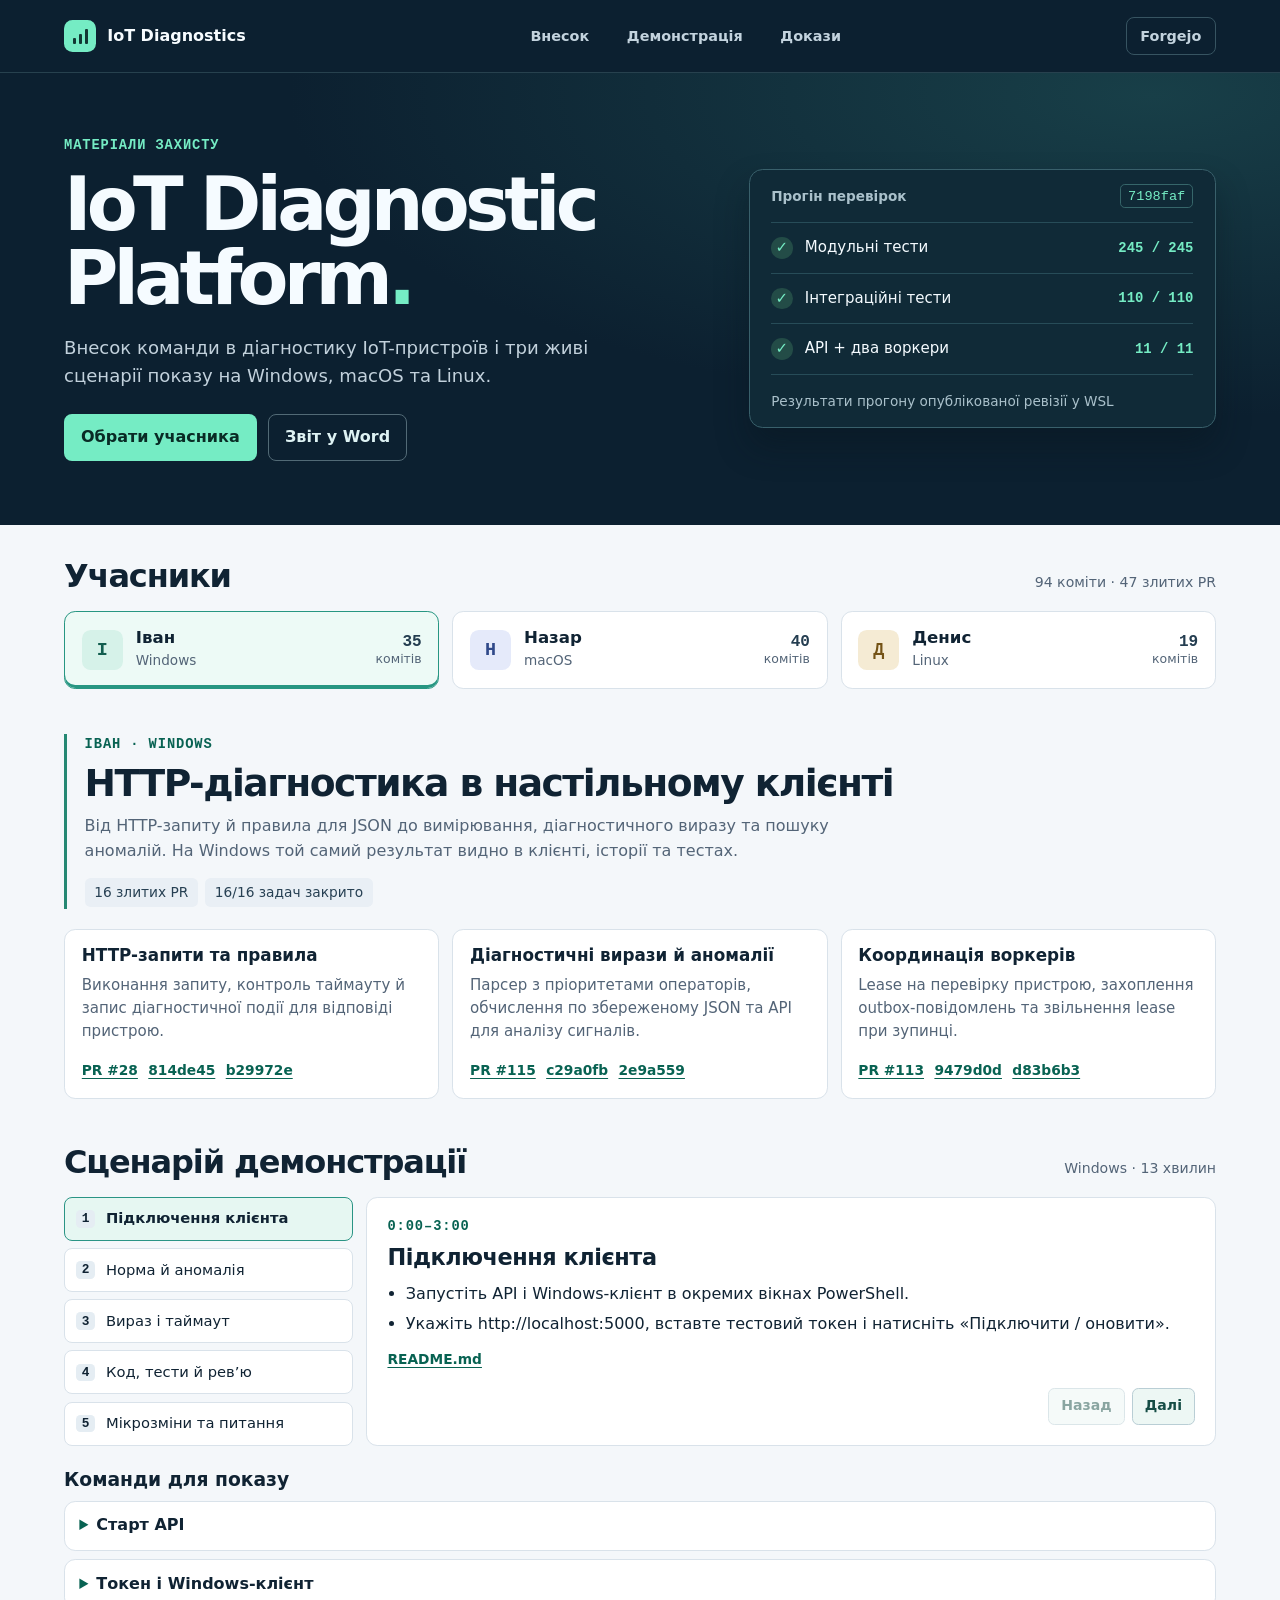
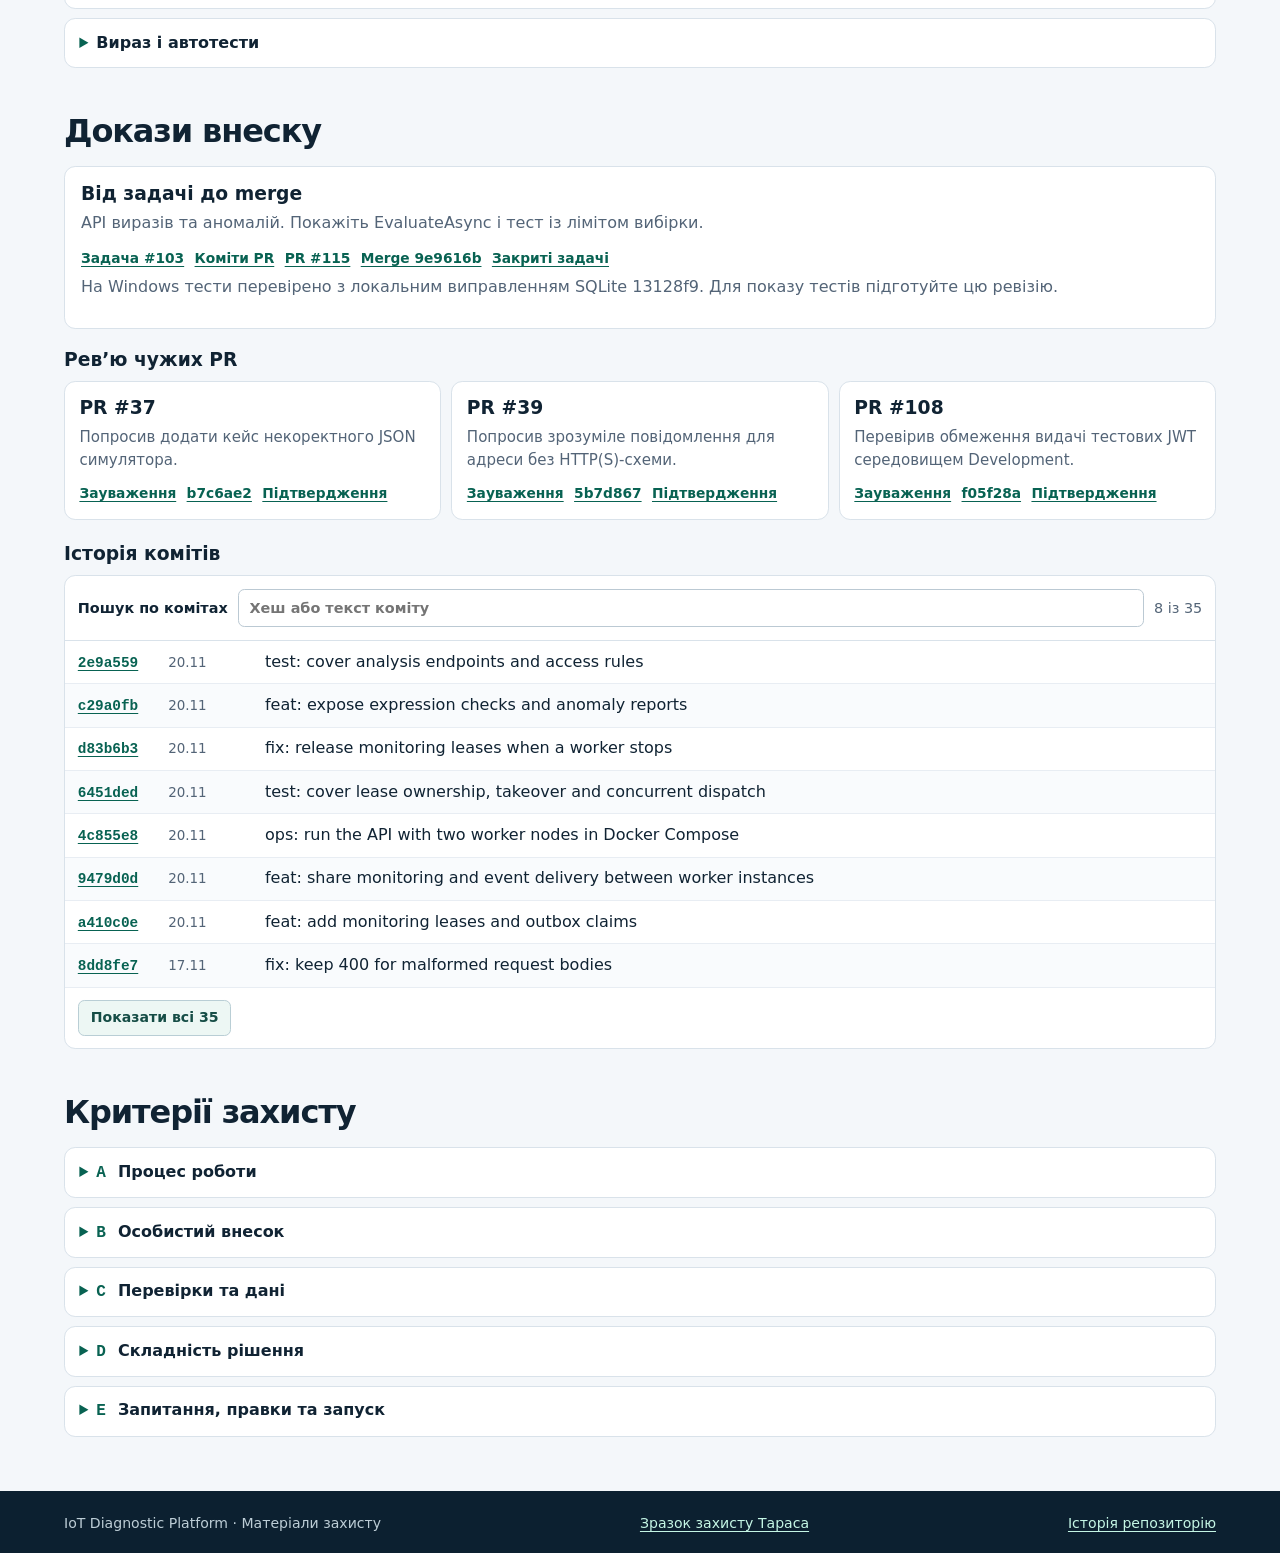
==== iot-android/index.html @ 2fa93f1b "Publish IoT defense scenarios and evidence" ====
<!doctype html>
<html lang="uk">
<head>
  <meta charset="utf-8">
  <meta name="viewport" content="width=device-width, initial-scale=1">
  <meta name="theme-color" content="#0c2030">
  <meta name="description" content="Особистий внесок Івана, Назара й Дениса в IoT Diagnostic Platform. Коміти, рев’ю та сценарії захисту на Windows, macOS і Linux.">
  <title>IoT Diagnostic Platform · Матеріали захисту</title>
  <link rel="stylesheet" href="./styles.css">
  <script defer src="./evidence.js"></script>
  <script defer src="./app.js"></script>
</head>
<body>
  <a class="skip" href="#participants">До учасників</a>
  <header class="topbar">
    <div class="frame header-inner">
      <a href="./" class="brand"><span class="brand-mark" aria-hidden="true"><i></i><i></i><i></i></span> IoT Diagnostics</a>
      <nav aria-label="Розділи матеріалів">
        <a href="#contribution">Внесок</a>
        <a href="#demo">Демонстрація</a>
        <a href="#evidence">Докази</a>
      </nav>
      <a class="repo-link" href="https://git.cvv-sandbox.eu.cc/Nazar/iot-diagnostic">Forgejo</a>
    </div>
  </header>

  <main>
    <section class="hero" aria-labelledby="title">
      <div class="frame hero-layout">
        <div>
          <p class="kicker">Матеріали захисту</p>
          <h1 id="title">IoT Diagnostic<br>Platform<span>.</span></h1>
          <p class="hero-copy">Внесок команди в діагностику IoT-пристроїв і три живі сценарії показу на Windows, macOS та Linux.</p>
          <div class="hero-actions">
            <a class="primary" href="#participants">Обрати учасника</a>
            <a class="secondary" href="./iot-defense-report.docx" download>Звіт у Word</a>
          </div>
        </div>
        <aside class="verification" aria-label="Результати перевірки">
          <div class="verification-head"><span>Прогін перевірок</span><a href="https://git.cvv-sandbox.eu.cc/Nazar/iot-diagnostic/commit/7198faf5999718bc87c5e4a0b99be4c6899aee0d">7198faf</a></div>
          <div class="test-row"><span class="check" aria-hidden="true">✓</span><span>Модульні тести</span><strong>245 / 245</strong></div>
          <div class="test-row"><span class="check" aria-hidden="true">✓</span><span>Інтеграційні тести</span><strong>110 / 110</strong></div>
          <div class="test-row"><span class="check" aria-hidden="true">✓</span><span>API + два воркери</span><strong>11 / 11</strong></div>
          <div class="verification-foot">Результати прогону опублікованої ревізії у WSL</div>
        </aside>
      </div>
    </section>

    <div class="frame content">
      <section id="participants" class="participants" aria-labelledby="participants-title">
        <div class="section-lead"><h2 id="participants-title">Учасники</h2><span>94 коміти · 47 злитих PR</span></div>
        <div class="options" role="tablist" aria-label="Оберіть учасника">
          <button class="person" id="tab-ivan" role="tab" type="button" data-person="ivan" aria-controls="person-panel" aria-selected="true"><span class="initial windows">І</span><span><strong>Іван</strong><small>Windows</small></span><span class="count">35 <small>комітів</small></span></button>
          <button class="person" id="tab-nazar" role="tab" type="button" data-person="nazar" aria-controls="person-panel" aria-selected="false" tabindex="-1"><span class="initial macos">Н</span><span><strong>Назар</strong><small>macOS</small></span><span class="count">40 <small>комітів</small></span></button>
          <button class="person" id="tab-denys" role="tab" type="button" data-person="denys" aria-controls="person-panel" aria-selected="false" tabindex="-1"><span class="initial linux">Д</span><span><strong>Денис</strong><small>Linux</small></span><span class="count">19 <small>комітів</small></span></button>
        </div>
      </section>

      <noscript><p class="notice">Увімкніть JavaScript, щоб перемикати сценарії. Повний текст доступний у <a href="./iot-defense-report.docx">звіті Word</a>.</p></noscript>

      <div id="person-panel" role="tabpanel" aria-labelledby="tab-ivan">
        <section id="contribution" class="report-section" aria-labelledby="contribution-title">
          <div class="person-summary">
            <p id="current-label" class="kicker">Іван · Windows</p>
            <h2 id="contribution-title">HTTP-діагностика в настільному клієнті</h2>
            <p id="person-intro"></p>
            <div id="person-metrics" class="metrics"></div>
          </div>
          <div id="work" class="work-grid"></div>
        </section>

        <section id="demo" class="report-section" aria-labelledby="demo-title">
          <div class="section-lead"><h2 id="demo-title">Сценарій демонстрації</h2><span id="demo-info"></span></div>
          <div class="demo-grid">
            <ol class="stage-list" id="stages" aria-label="Етапи виступу"></ol>
            <div class="stage" id="stage-panel">
              <p class="kicker" id="stage-time"></p>
              <h3 id="stage-title"></h3>
              <ul id="stage-notes"></ul>
              <div id="stage-links" class="evidence-links"></div>
              <div class="stage-nav"><button type="button" id="prev-stage">Назад</button><button type="button" id="next-stage">Далі</button></div>
            </div>
          </div>
          <h3 class="commands-heading">Команди для показу</h3>
          <div id="commands" class="commands"></div>
        </section>

        <section id="evidence" class="report-section" aria-labelledby="evidence-title">
          <div class="section-lead"><h2 id="evidence-title">Докази внеску</h2></div>
          <div id="primary-chain" class="chain"></div>
          <h3>Рев’ю чужих PR</h3>
          <div id="reviews" class="reviews"></div>
          <h3 class="commits-heading">Історія комітів</h3>
          <div class="commit-panel">
            <div class="searchbar"><label for="commit-search">Пошук по комітах</label><input type="search" id="commit-search" placeholder="Хеш або текст коміту" autocomplete="off"><output id="commit-count" for="commit-search"></output></div>
            <ul id="commit-list" class="commits" aria-label="Коміти учасника"></ul>
            <button type="button" id="expand-commits" class="expand">Усі коміти</button>
          </div>
        </section>
      </div>

      <section id="rubric" class="report-section" aria-labelledby="rubric-title">
        <div class="section-lead"><h2 id="rubric-title">Критерії захисту</h2></div>
        <div class="rubrics">
          <details><summary><b>A</b> Процес роботи</summary><p>Історія <code>main</code>, задачі, робочі гілки та README. Дати здачі проміжних етапів і зауваження викладача підтверджуються матеріалами курсу.</p></details>
          <details><summary><b>B</b> Особистий внесок</summary><p>У кожного учасника є ланцюг від задачі до merge, кількість закритих задач і три рев’ю з посиланнями на зауваження, виправлення та повторну перевірку.</p></details>
          <details><summary><b>C</b> Перевірки та дані</summary><p>Покажіть запит у своїй ОС, підсумок тестів і приймальний прогін. Поріг CI — 80%. Для C4 беріть актуальну кількість critical і major та проаналізованих рядків із SonarQube. Для C5 відкрийте схему і транзакції SQLite.</p><div class="evidence-links"><a href="https://git.cvv-sandbox.eu.cc/Nazar/iot-diagnostic/actions/runs/61">Прогін CI</a><a href="https://git.cvv-sandbox.eu.cc/Nazar/iot-diagnostic/actions/runs/62">SonarQube</a><a href="https://git.cvv-sandbox.eu.cc/Nazar/iot-diagnostic/src/branch/main/DATA_MODEL.md">Модель даних</a></div></details>
          <details><summary><b>D</b> Складність рішення</summary><p>Іван пояснює обчислення діагностичного виразу, Назар — узгодженість даних і outbox, Денис — підтвердження інциденту та бюджет SLA.</p></details>
          <details><summary><b>E</b> Запитання, правки та запуск</summary><p>Останній етап кожного сценарію містить дві мікрозміни й спосіб перевірки. Команди запуску та підготовки даних наведені над доказами внеску.</p></details>
        </div>
      </section>
    </div>
  </main>

  <footer class="footer"><div class="frame footer-inner"><span>IoT Diagnostic Platform · Матеріали захисту</span><a href="https://tzahorskyi.github.io/mpp-defense/iot-android/">Зразок захисту Тараса</a><a href="https://git.cvv-sandbox.eu.cc/Nazar/iot-diagnostic/commits/branch/main">Історія репозиторію</a></div></footer>
</body>
</html>
---- iot-android/styles.css ----
:root {
  color-scheme: light;
  --ink: #102333;
  --muted: #536477;
  --canvas: #f4f7fa;
  --line: #d9e2ea;
  --navy: #0c2030;
  --accent: #75ecc4;
  --teal: #086252;
  --mono: 'Cascadia Code', 'SFMono-Regular', Consolas, monospace;
  font-family: 'Segoe UI', system-ui, sans-serif;
  font-size: 16px;
}
* { box-sizing: border-box; }
html { scroll-behavior: smooth; }
body { margin: 0; color: var(--ink); background: var(--canvas); line-height: 1.55; }
button, input { font: inherit; }
button { cursor: pointer; }
a { color: var(--teal); text-underline-offset: .2em; }
:focus-visible { outline: 3px solid #1879c0; outline-offset: 4px; }
button[disabled] { cursor: default; opacity: .5; }
h1, h2, h3, p { margin: 0; }
h2, h3 { line-height: 1.16; }
section[id] { scroll-margin-top: 1.25rem; }
.frame { width: min(100% - 3rem, 72rem); margin-inline: auto; }
.skip { position: absolute; top: -6rem; left: 1rem; z-index: 2; background: white; padding: .6rem; }
.skip:focus { top: 1rem; }
.topbar { background: var(--navy); border-bottom: 1px solid #27414e; }
.header-inner { min-height: 4.5rem; display: flex; align-items: center; justify-content: space-between; gap: 1.5rem; }
.brand { color: #f7fcff; font-weight: 750; text-decoration: none; display: flex; align-items: center; gap: .7rem; white-space: nowrap; }
.brand-mark { display: flex; align-items: end; justify-content: center; gap: 3px; width: 2rem; height: 2rem; padding: .48rem; background: var(--accent); border-radius: .53rem; }
.brand-mark i { width: 3px; height: 6px; background: #123833; border-radius: 1px; }
.brand-mark i:nth-child(2) { height: 10px; }
.brand-mark i:nth-child(3) { height: 15px; }
.header-inner nav { display: flex; gap: clamp(.9rem, 3vw, 2.35rem); }
.header-inner nav a, .repo-link { color: #c3d3de; font-size: .9rem; font-weight: 610; text-decoration: none; }
.header-inner nav a:hover, .repo-link:hover { color: var(--accent); }
.repo-link { border: 1px solid #375461; padding: .45rem .85rem; border-radius: .5rem; }
.hero { background: radial-gradient(ellipse at 90% 5%, #183f48 0, transparent 53%), var(--navy); color: #f5fbff; }
.hero-layout { display: grid; grid-template-columns: minmax(0, 1.12fr) minmax(20rem, .88fr); gap: clamp(2rem, 7vw, 6rem); align-items: center; padding-block: clamp(2.8rem, 5vw, 4.45rem); }
.kicker { color: var(--teal); font: 650 .86rem/1.35 var(--mono); letter-spacing: .065em; text-transform: uppercase; }
.hero .kicker { color: var(--accent); }
h1 { font-size: clamp(2.75rem, 5.8vw, 5.1rem); line-height: .99; letter-spacing: -.065em; margin: .8rem 0 1.15rem; font-weight: 760; }
h1 span { color: var(--accent); }
.hero-copy { max-width: 34rem; color: #c2d1dc; font-size: clamp(1rem, 1.45vw, 1.13rem); }
.hero-actions { display: flex; flex-wrap: wrap; gap: .7rem; margin-top: 1.5rem; }
.primary, .secondary { display: inline-block; padding: .63rem 1rem; border: 1px solid transparent; border-radius: .5rem; font-weight: 700; text-decoration: none; }
.primary { background: var(--accent); color: #092b25; }
.primary:hover { background: #a1f7da; }
.secondary { color: #def2f3; border-color: #526a76; }
.secondary:hover { border-color: var(--accent); }
.verification { border: 1px solid #39606b; background: #102a37; border-radius: .85rem; padding: 0 1.35rem; box-shadow: 0 1.15rem 2rem #07141d65; }
.verification-head, .verification-foot { min-height: 3.3rem; padding-block: .8rem; font-size: .85rem; display: flex; align-items: center; color: #aac1cb; }
.verification-head { justify-content: space-between; border-bottom: 1px solid #274c58; font-weight: 700; }
.verification-head a { color: var(--accent); font: .85rem var(--mono); border: 1px solid #36666a; border-radius: .3rem; padding: .2rem .45rem; text-decoration: none; }
.test-row { display: grid; align-items: center; grid-template-columns: 1.55rem minmax(0, 1fr) auto; gap: .55rem; padding: .82rem 0; border-bottom: 1px solid #274c58; font-size: .94rem; }
.test-row strong { color: var(--accent); font: 600 .87rem var(--mono); white-space: nowrap; }
.check { color: var(--accent); text-align: center; background: #234c47; border-radius: 50%; width: 1.35rem; height: 1.35rem; line-height: 1.35rem; }
.content { padding-top: 2.05rem; padding-bottom: 3.4rem; }
.section-lead { display: flex; align-items: baseline; justify-content: space-between; gap: .8rem; margin-bottom: 1rem; }
.section-lead h2 { font-size: clamp(1.45rem, 3.3vw, 2rem); letter-spacing: -.035em; }
.section-lead > span { color: var(--muted); font-size: .88rem; }
.options { display: grid; grid-template-columns: repeat(3, minmax(0, 1fr)); gap: .8rem; }
.person { width: 100%; display: flex; text-align: left; gap: .82rem; align-items: center; padding: .95rem 1.05rem; background: white; border: 1px solid var(--line); color: var(--ink); border-radius: .7rem; }
.person:hover { border-color: #67a297; }
.person[aria-selected='true'] { border-color: #279682; box-shadow: inset 0 -3px 0 #279682; background: #edfaf6; }
.initial { width: 2.55rem; height: 2.55rem; display: inline-grid; place-items: center; border-radius: .55rem; font: 700 1.15rem var(--mono); flex: 0 0 auto; }
.windows { background: #d6f2e9; color: #125e4f; }
.macos { background: #e5eafa; color: #304989; }
.linux { background: #f5ebd4; color: #745316; }
.person strong { display: block; font-size: 1.04rem; line-height: 1.3; }
.person small { color: var(--muted); font-size: .85rem; }
.person .count { margin-left: auto; color: #243d50; font: 650 1rem var(--mono); text-align: right; }
.person .count small { font: 400 .78rem/1.25 'Segoe UI', system-ui, sans-serif; display: block; }
.report-section { margin-top: 2.8rem; }
.person-summary { border-left: 3px solid #258873; padding: .1rem 0 .15rem 1.1rem; }
.person-summary h2 { margin: .48rem 0 .55rem; font-size: clamp(1.5rem, 3.2vw, 2.35rem); letter-spacing: -.04em; }
.person-summary > p:not(.kicker) { max-width: 50rem; color: var(--muted); }
.metrics { display: flex; flex-wrap: wrap; gap: .45rem; margin-top: .85rem; }
.metrics span { border-radius: .35rem; padding: .25rem .6rem; background: #e9eff5; color: #274053; font-size: .86rem; }
.work-grid { display: grid; grid-template-columns: repeat(3, minmax(0, 1fr)); gap: .8rem; margin-top: 1.2rem; }
.work-card, .stage, .commands details, .review, .chain, .commit-panel, .rubrics details { background: #fff; border: 1px solid var(--line); border-radius: .7rem; }
.work-card { display: flex; flex-direction: column; justify-content: space-between; gap: 1rem; padding: 1.05rem; }
.work-card h3 { font-size: 1.05rem; margin-bottom: .5rem; }
.work-card p, .review p, .rubrics p { color: var(--muted); font-size: .94rem; }
.evidence-links { display: flex; flex-wrap: wrap; gap: .38rem .65rem; }
.evidence-links a { font-size: .86rem; font-weight: 650; }
.demo-grid { display: grid; grid-template-columns: minmax(12rem, .34fr) minmax(0, 1fr); gap: .85rem; }
.stage-list { list-style: none; margin: 0; padding: 0; display: grid; gap: .45rem; align-content: start; }
.stage-list button { display: flex; width: 100%; gap: .7rem; align-items: center; text-align: left; color: var(--ink); background: #fff; border: 1px solid var(--line); border-radius: .5rem; padding: .6rem .7rem; font-size: .92rem; }
.stage-list button[aria-current='step'] { border-color: #2a9485; background: #e6f7f2; font-weight: 700; }
.stage-number { border-radius: .28rem; padding: .08rem .34rem; background: #e5edf3; font: 650 .8rem var(--mono); }
.stage { padding: 1.25rem; min-height: 15rem; display: flex; flex-direction: column; }
.stage h3 { margin-top: .45rem; font-size: 1.4rem; letter-spacing: -.02em; }
.stage ul { padding-left: 1.15rem; margin: .75rem 0; }
.stage li + li { margin-top: .35rem; }
.stage-nav { display: flex; justify-content: flex-end; gap: .45rem; margin-top: auto; padding-top: 1rem; }
.stage-nav button, .copy, .expand { border: 1px solid #b9ced5; color: #164d46; background: #edf7f4; border-radius: .4rem; padding: .4rem .75rem; font-weight: 650; font-size: .88rem; }
.stage-nav button:hover:not(:disabled), .copy:hover, .expand:hover { border-color: #2a9485; }
.commands-heading, .commits-heading { margin-top: 1.45rem; margin-bottom: .65rem; }
.commands, .rubrics { display: grid; gap: .55rem; }
.commands summary, .rubrics summary { cursor: pointer; padding: .72rem .9rem; font-weight: 660; }
.commands summary::marker, .rubrics summary::marker { color: var(--teal); }
.cmd-head { display: flex; align-items: center; gap: .65rem; justify-content: space-between; padding: .55rem .8rem; background: #edf5f6; color: #405b69; font: .82rem var(--mono); }
.commands pre { padding: .9rem; margin: 0; color: #e3f4fa; background: #142c3a; border-radius: 0 0 .65rem .65rem; overflow-x: auto; font: .87rem/1.58 var(--mono); }
.chain { padding: 1rem; margin-bottom: 1.25rem; }
.chain p { color: var(--muted); margin: .4rem 0 .75rem; }
.reviews { display: grid; grid-template-columns: repeat(3, minmax(0, 1fr)); gap: .65rem; margin-top: .65rem; }
.review { padding: .9rem; }
.review p { margin: .45rem 0 .7rem; }
.searchbar { display: flex; align-items: center; flex-wrap: wrap; gap: .65rem; padding: .8rem; border-bottom: 1px solid var(--line); font-size: .9rem; font-weight: 650; }
.searchbar input { padding: .42rem .65rem; flex: 1 1 12rem; min-width: 0; border: 1px solid #bbc9d3; border-radius: .4rem; color: var(--ink); }
.searchbar output { color: var(--muted); font-weight: 400; }
.commits { list-style: none; padding: 0; margin: 0; }
.commits li { display: grid; grid-template-columns: 5rem 5.4rem minmax(0, 1fr); gap: .65rem; align-items: baseline; padding: .55rem .8rem; border-bottom: 1px solid #e8edf3; }
.commits li:nth-child(even) { background: #f9fbfd; }
.commits li > a { font: 650 .9rem var(--mono); }
.commits time { color: var(--muted); font-size: .84rem; }
.empty { padding: .85rem; color: var(--muted); }
.expand { margin: .75rem .8rem; }
.rubrics details p { padding: 0 .9rem .7rem; }
.rubrics details .evidence-links { padding: 0 .9rem .8rem; }
.rubrics b { margin-right: .4rem; color: var(--teal); font-family: var(--mono); }
.notice { margin-top: 1rem; padding: .85rem; background: #ecf6f4; }
.footer { background: var(--navy); color: #bdcdd6; }
.footer-inner { display: flex; flex-wrap: wrap; gap: .5rem 1.4rem; justify-content: space-between; padding-block: 1.4rem; font-size: .88rem; }
.footer a { color: #c5f6e5; }
@media (max-width: 52rem) {
  .hero-layout { grid-template-columns: minmax(0, 1fr); }
  .verification { max-width: 34rem; }
  .work-grid, .reviews { grid-template-columns: repeat(2, minmax(0, 1fr)); }
  .count { display: none; }
}
@media (max-width: 37rem) {
  .frame { width: calc(100% - 1.65rem); }
  .header-inner { min-height: 0; flex-wrap: wrap; gap: .6rem 1rem; padding-block: .7rem; }
  .header-inner nav { flex: 0 0 100%; order: 3; }
  .hero-layout { padding-block: 2.2rem; gap: 1.65rem; }
  .section-lead { align-items: flex-start; flex-direction: column; gap: .2rem; }
  .options { gap: .38rem; }
  .person { display: grid; gap: .3rem; padding: .57rem; }
  .initial { width: 1.8rem; height: 1.8rem; font-size: .84rem; }
  .work-grid, .reviews, .demo-grid { grid-template-columns: minmax(0, 1fr); }
  .stage-list { grid-template-columns: repeat(2, minmax(0, 1fr)); }
  .commits li { grid-template-columns: 1fr 1fr; gap: .25rem; }
  .commits li > span { grid-column: 1 / -1; }
  .test-row { font-size: .87rem; }
}
@media (prefers-reduced-motion: reduce) { html { scroll-behavior: auto; } }
@media print {
  .hero, .topbar, .participants, .stage-nav, .copy, .expand, .footer, .searchbar input { display: none; }
  body { background: white; }
  .frame { width: 100%; }
  .report-section { break-inside: avoid; }
}
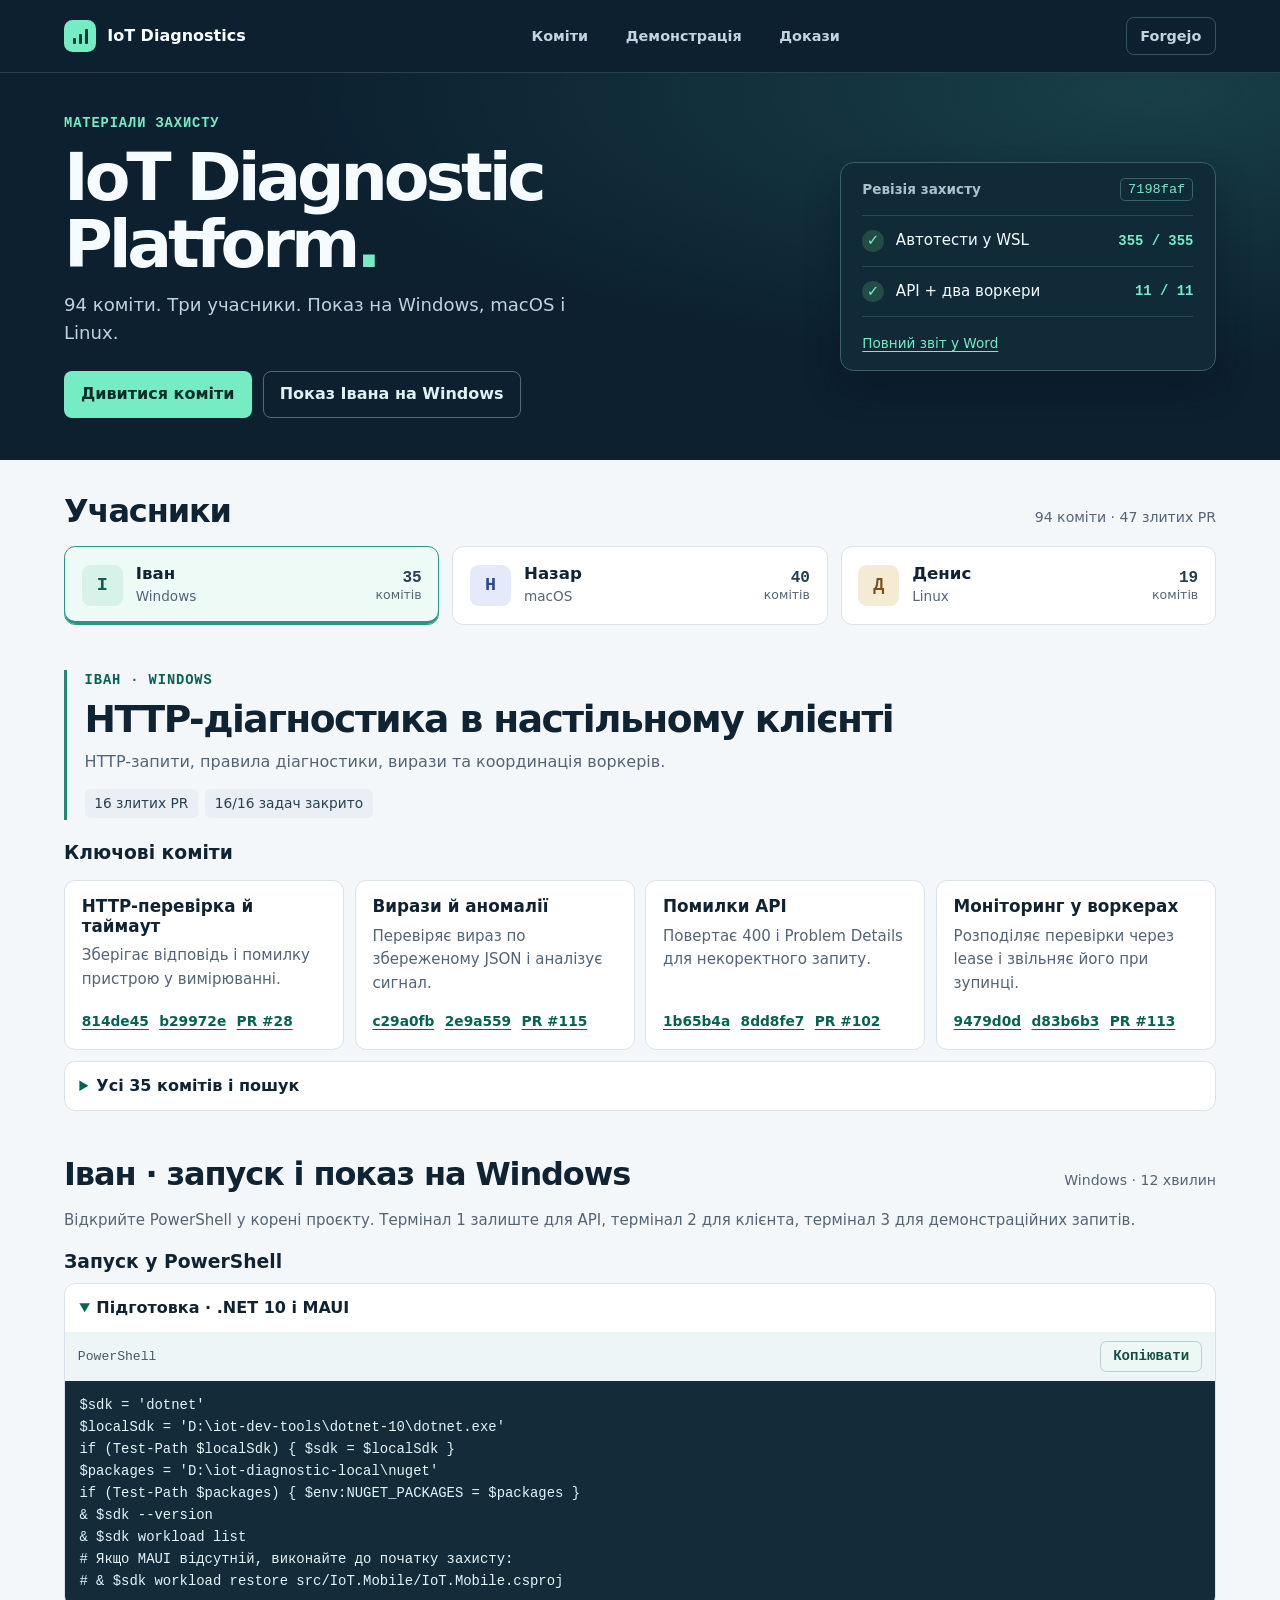
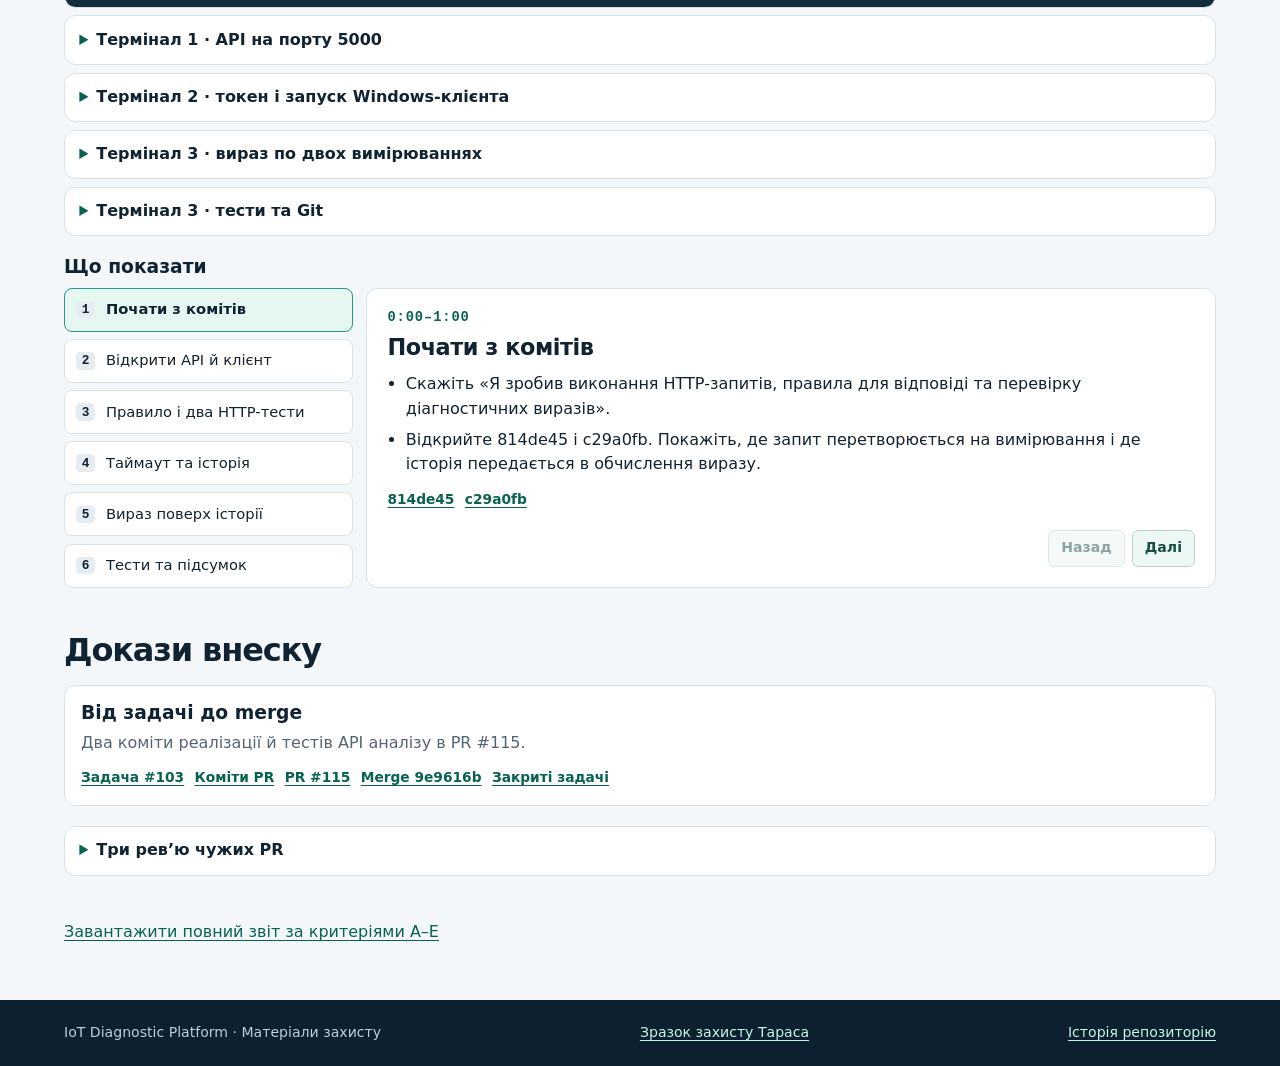
==== commit 1aeb2247: "Lead with commits and expand Ivan Windows demo" ====
--- a/iot-android/index.html
+++ b/iot-android/index.html
@@ -6,9 +6,9 @@
   <meta name="theme-color" content="#0c2030">
   <meta name="description" content="Особистий внесок Івана, Назара й Дениса в IoT Diagnostic Platform. Коміти, рев’ю та сценарії захисту на Windows, macOS і Linux.">
   <title>IoT Diagnostic Platform · Матеріали захисту</title>
-  <link rel="stylesheet" href="./styles.css">
-  <script defer src="./evidence.js"></script>
-  <script defer src="./app.js"></script>
+  <link rel="stylesheet" href="./styles.css?v=commits">
+  <script defer src="./evidence.js?v=commits"></script>
+  <script defer src="./app.js?v=commits"></script>
 </head>
 <body>
   <a class="skip" href="#participants">До учасників</a>
@@ -16,7 +16,7 @@
     <div class="frame header-inner">
       <a href="./" class="brand"><span class="brand-mark" aria-hidden="true"><i></i><i></i><i></i></span> IoT Diagnostics</a>
       <nav aria-label="Розділи матеріалів">
-        <a href="#contribution">Внесок</a>
+        <a href="#commits">Коміти</a>
         <a href="#demo">Демонстрація</a>
         <a href="#evidence">Докази</a>
       </nav>
@@ -29,19 +29,18 @@
       <div class="frame hero-layout">
         <div>
           <p class="kicker">Матеріали захисту</p>
-          <h1 id="title">IoT Diagnostic<br>Platform<span>.</span></h1>
-          <p class="hero-copy">Внесок команди в діагностику IoT-пристроїв і три живі сценарії показу на Windows, macOS та Linux.</p>
+          <h1 id="title">IoT Diagnostic Platform<span>.</span></h1>
+          <p class="hero-copy">94 коміти. Три учасники. Показ на Windows, macOS і Linux.</p>
           <div class="hero-actions">
-            <a class="primary" href="#participants">Обрати учасника</a>
-            <a class="secondary" href="./iot-defense-report.docx" download>Звіт у Word</a>
+            <a class="primary" href="#commits">Дивитися коміти</a>
+            <a class="secondary" href="?participant=ivan#demo">Показ Івана на Windows</a>
           </div>
         </div>
-        <aside class="verification" aria-label="Результати перевірки">
-          <div class="verification-head"><span>Прогін перевірок</span><a href="https://git.cvv-sandbox.eu.cc/Nazar/iot-diagnostic/commit/7198faf5999718bc87c5e4a0b99be4c6899aee0d">7198faf</a></div>
-          <div class="test-row"><span class="check" aria-hidden="true">✓</span><span>Модульні тести</span><strong>245 / 245</strong></div>
-          <div class="test-row"><span class="check" aria-hidden="true">✓</span><span>Інтеграційні тести</span><strong>110 / 110</strong></div>
+        <aside class="verification" aria-label="Опублікована ревізія">
+          <div class="verification-head"><span>Ревізія захисту</span><a href="https://git.cvv-sandbox.eu.cc/Nazar/iot-diagnostic/commit/7198faf5999718bc87c5e4a0b99be4c6899aee0d">7198faf</a></div>
+          <div class="test-row"><span class="check" aria-hidden="true">✓</span><span>Автотести у WSL</span><strong>355 / 355</strong></div>
           <div class="test-row"><span class="check" aria-hidden="true">✓</span><span>API + два воркери</span><strong>11 / 11</strong></div>
-          <div class="verification-foot">Результати прогону опублікованої ревізії у WSL</div>
+          <div class="verification-foot"><a href="./iot-defense-report.docx" download>Повний звіт у Word</a></div>
         </aside>
       </div>
     </section>
@@ -66,11 +65,26 @@
             <p id="person-intro"></p>
             <div id="person-metrics" class="metrics"></div>
           </div>
-          <div id="work" class="work-grid"></div>
+          <div id="commits" class="commit-section">
+            <div class="section-lead"><h3>Ключові коміти</h3></div>
+            <div id="work" class="work-grid"></div>
+            <details class="archive">
+              <summary id="archive-title">Уся історія комітів</summary>
+              <div class="commit-panel">
+                <div class="searchbar"><label for="commit-search">Пошук</label><input type="search" id="commit-search" placeholder="Хеш або текст коміту" autocomplete="off"><output id="commit-count" for="commit-search"></output></div>
+                <ul id="commit-list" class="commits" aria-label="Коміти учасника"></ul>
+                <button type="button" id="expand-commits" class="expand">Усі коміти</button>
+              </div>
+            </details>
+          </div>
         </section>
 
         <section id="demo" class="report-section" aria-labelledby="demo-title">
           <div class="section-lead"><h2 id="demo-title">Сценарій демонстрації</h2><span id="demo-info"></span></div>
+          <p id="demo-note" class="demo-note"></p>
+          <h3 id="commands-title" class="commands-heading">Команди для запуску</h3>
+          <div id="commands" class="commands"></div>
+          <h3 class="stages-heading">Що показати</h3>
           <div class="demo-grid">
             <ol class="stage-list" id="stages" aria-label="Етапи виступу"></ol>
             <div class="stage" id="stage-panel">
@@ -81,34 +95,16 @@
               <div class="stage-nav"><button type="button" id="prev-stage">Назад</button><button type="button" id="next-stage">Далі</button></div>
             </div>
           </div>
-          <h3 class="commands-heading">Команди для показу</h3>
-          <div id="commands" class="commands"></div>
         </section>
 
         <section id="evidence" class="report-section" aria-labelledby="evidence-title">
           <div class="section-lead"><h2 id="evidence-title">Докази внеску</h2></div>
           <div id="primary-chain" class="chain"></div>
-          <h3>Рев’ю чужих PR</h3>
-          <div id="reviews" class="reviews"></div>
-          <h3 class="commits-heading">Історія комітів</h3>
-          <div class="commit-panel">
-            <div class="searchbar"><label for="commit-search">Пошук по комітах</label><input type="search" id="commit-search" placeholder="Хеш або текст коміту" autocomplete="off"><output id="commit-count" for="commit-search"></output></div>
-            <ul id="commit-list" class="commits" aria-label="Коміти учасника"></ul>
-            <button type="button" id="expand-commits" class="expand">Усі коміти</button>
-          </div>
+          <details class="archive"><summary>Три рев’ю чужих PR</summary><div id="reviews" class="reviews"></div></details>
         </section>
       </div>
 
-      <section id="rubric" class="report-section" aria-labelledby="rubric-title">
-        <div class="section-lead"><h2 id="rubric-title">Критерії захисту</h2></div>
-        <div class="rubrics">
-          <details><summary><b>A</b> Процес роботи</summary><p>Історія <code>main</code>, задачі, робочі гілки та README. Дати здачі проміжних етапів і зауваження викладача підтверджуються матеріалами курсу.</p></details>
-          <details><summary><b>B</b> Особистий внесок</summary><p>У кожного учасника є ланцюг від задачі до merge, кількість закритих задач і три рев’ю з посиланнями на зауваження, виправлення та повторну перевірку.</p></details>
-          <details><summary><b>C</b> Перевірки та дані</summary><p>Покажіть запит у своїй ОС, підсумок тестів і приймальний прогін. Поріг CI — 80%. Для C4 беріть актуальну кількість critical і major та проаналізованих рядків із SonarQube. Для C5 відкрийте схему і транзакції SQLite.</p><div class="evidence-links"><a href="https://git.cvv-sandbox.eu.cc/Nazar/iot-diagnostic/actions/runs/61">Прогін CI</a><a href="https://git.cvv-sandbox.eu.cc/Nazar/iot-diagnostic/actions/runs/62">SonarQube</a><a href="https://git.cvv-sandbox.eu.cc/Nazar/iot-diagnostic/src/branch/main/DATA_MODEL.md">Модель даних</a></div></details>
-          <details><summary><b>D</b> Складність рішення</summary><p>Іван пояснює обчислення діагностичного виразу, Назар — узгодженість даних і outbox, Денис — підтвердження інциденту та бюджет SLA.</p></details>
-          <details><summary><b>E</b> Запитання, правки та запуск</summary><p>Останній етап кожного сценарію містить дві мікрозміни й спосіб перевірки. Команди запуску та підготовки даних наведені над доказами внеску.</p></details>
-        </div>
-      </section>
+      <p class="report-section more"><a href="./iot-defense-report.docx" download>Завантажити повний звіт за критеріями A–E</a></p>
     </div>
   </main>
 
--- a/iot-android/styles.css
+++ b/iot-android/styles.css
@@ -37,10 +37,10 @@
 .header-inner nav a:hover, .repo-link:hover { color: var(--accent); }
 .repo-link { border: 1px solid #375461; padding: .45rem .85rem; border-radius: .5rem; }
 .hero { background: radial-gradient(ellipse at 90% 5%, #183f48 0, transparent 53%), var(--navy); color: #f5fbff; }
-.hero-layout { display: grid; grid-template-columns: minmax(0, 1.12fr) minmax(20rem, .88fr); gap: clamp(2rem, 7vw, 6rem); align-items: center; padding-block: clamp(2.8rem, 5vw, 4.45rem); }
+.hero-layout { display: grid; grid-template-columns: minmax(0, 1.3fr) minmax(18rem, .7fr); gap: clamp(1.7rem, 6vw, 5rem); align-items: center; padding-block: clamp(1.85rem, 4vw, 2.65rem); }
 .kicker { color: var(--teal); font: 650 .86rem/1.35 var(--mono); letter-spacing: .065em; text-transform: uppercase; }
 .hero .kicker { color: var(--accent); }
-h1 { font-size: clamp(2.75rem, 5.8vw, 5.1rem); line-height: .99; letter-spacing: -.065em; margin: .8rem 0 1.15rem; font-weight: 760; }
+h1 { font-size: clamp(2.55rem, 5.2vw, 4.55rem); line-height: 1; letter-spacing: -.062em; margin: .65rem 0 .85rem; font-weight: 760; }
 h1 span { color: var(--accent); }
 .hero-copy { max-width: 34rem; color: #c2d1dc; font-size: clamp(1rem, 1.45vw, 1.13rem); }
 .hero-actions { display: flex; flex-wrap: wrap; gap: .7rem; margin-top: 1.5rem; }
@@ -53,6 +53,7 @@
 .verification-head, .verification-foot { min-height: 3.3rem; padding-block: .8rem; font-size: .85rem; display: flex; align-items: center; color: #aac1cb; }
 .verification-head { justify-content: space-between; border-bottom: 1px solid #274c58; font-weight: 700; }
 .verification-head a { color: var(--accent); font: .85rem var(--mono); border: 1px solid #36666a; border-radius: .3rem; padding: .2rem .45rem; text-decoration: none; }
+.verification-foot a { color: var(--accent); }
 .test-row { display: grid; align-items: center; grid-template-columns: 1.55rem minmax(0, 1fr) auto; gap: .55rem; padding: .82rem 0; border-bottom: 1px solid #274c58; font-size: .94rem; }
 .test-row strong { color: var(--accent); font: 600 .87rem var(--mono); white-space: nowrap; }
 .check { color: var(--accent); text-align: center; background: #234c47; border-radius: 50%; width: 1.35rem; height: 1.35rem; line-height: 1.35rem; }
@@ -78,11 +79,12 @@
 .person-summary > p:not(.kicker) { max-width: 50rem; color: var(--muted); }
 .metrics { display: flex; flex-wrap: wrap; gap: .45rem; margin-top: .85rem; }
 .metrics span { border-radius: .35rem; padding: .25rem .6rem; background: #e9eff5; color: #274053; font-size: .86rem; }
-.work-grid { display: grid; grid-template-columns: repeat(3, minmax(0, 1fr)); gap: .8rem; margin-top: 1.2rem; }
-.work-card, .stage, .commands details, .review, .chain, .commit-panel, .rubrics details { background: #fff; border: 1px solid var(--line); border-radius: .7rem; }
+.commit-section { margin-top: 1.35rem; scroll-margin-top: 1rem; }
+.work-grid { display: grid; grid-template-columns: repeat(auto-fit, minmax(min(14rem, 100%), 1fr)); gap: .65rem; }
+.work-card, .stage, .commands details, .review, .chain, .commit-panel, .archive { background: #fff; border: 1px solid var(--line); border-radius: .7rem; }
 .work-card { display: flex; flex-direction: column; justify-content: space-between; gap: 1rem; padding: 1.05rem; }
 .work-card h3 { font-size: 1.05rem; margin-bottom: .5rem; }
-.work-card p, .review p, .rubrics p { color: var(--muted); font-size: .94rem; }
+.work-card p, .review p, .demo-note { color: var(--muted); font-size: .94rem; }
 .evidence-links { display: flex; flex-wrap: wrap; gap: .38rem .65rem; }
 .evidence-links a { font-size: .86rem; font-weight: 650; }
 .demo-grid { display: grid; grid-template-columns: minmax(12rem, .34fr) minmax(0, 1fr); gap: .85rem; }
@@ -97,10 +99,13 @@
 .stage-nav { display: flex; justify-content: flex-end; gap: .45rem; margin-top: auto; padding-top: 1rem; }
 .stage-nav button, .copy, .expand { border: 1px solid #b9ced5; color: #164d46; background: #edf7f4; border-radius: .4rem; padding: .4rem .75rem; font-weight: 650; font-size: .88rem; }
 .stage-nav button:hover:not(:disabled), .copy:hover, .expand:hover { border-color: #2a9485; }
-.commands-heading, .commits-heading { margin-top: 1.45rem; margin-bottom: .65rem; }
-.commands, .rubrics { display: grid; gap: .55rem; }
-.commands summary, .rubrics summary { cursor: pointer; padding: .72rem .9rem; font-weight: 660; }
-.commands summary::marker, .rubrics summary::marker { color: var(--teal); }
+.commands-heading, .stages-heading { margin-top: 1.2rem; margin-bottom: .65rem; }
+.commands { display: grid; grid-template-columns: minmax(0, 1fr); gap: .45rem; }
+.commands summary, .archive summary { cursor: pointer; padding: .72rem .9rem; font-weight: 660; }
+.commands summary::marker, .archive summary::marker { color: var(--teal); }
+.archive { margin-top: .7rem; }
+.archive .commit-panel { border-radius: 0 0 .7rem .7rem; border-width: 1px 0 0; }
+.archive .reviews { padding: 0 .7rem .7rem; margin-top: 0; }
 .cmd-head { display: flex; align-items: center; gap: .65rem; justify-content: space-between; padding: .55rem .8rem; background: #edf5f6; color: #405b69; font: .82rem var(--mono); }
 .commands pre { padding: .9rem; margin: 0; color: #e3f4fa; background: #142c3a; border-radius: 0 0 .65rem .65rem; overflow-x: auto; font: .87rem/1.58 var(--mono); }
 .chain { padding: 1rem; margin-bottom: 1.25rem; }
@@ -118,9 +123,6 @@
 .commits time { color: var(--muted); font-size: .84rem; }
 .empty { padding: .85rem; color: var(--muted); }
 .expand { margin: .75rem .8rem; }
-.rubrics details p { padding: 0 .9rem .7rem; }
-.rubrics details .evidence-links { padding: 0 .9rem .8rem; }
-.rubrics b { margin-right: .4rem; color: var(--teal); font-family: var(--mono); }
 .notice { margin-top: 1rem; padding: .85rem; background: #ecf6f4; }
 .footer { background: var(--navy); color: #bdcdd6; }
 .footer-inner { display: flex; flex-wrap: wrap; gap: .5rem 1.4rem; justify-content: space-between; padding-block: 1.4rem; font-size: .88rem; }
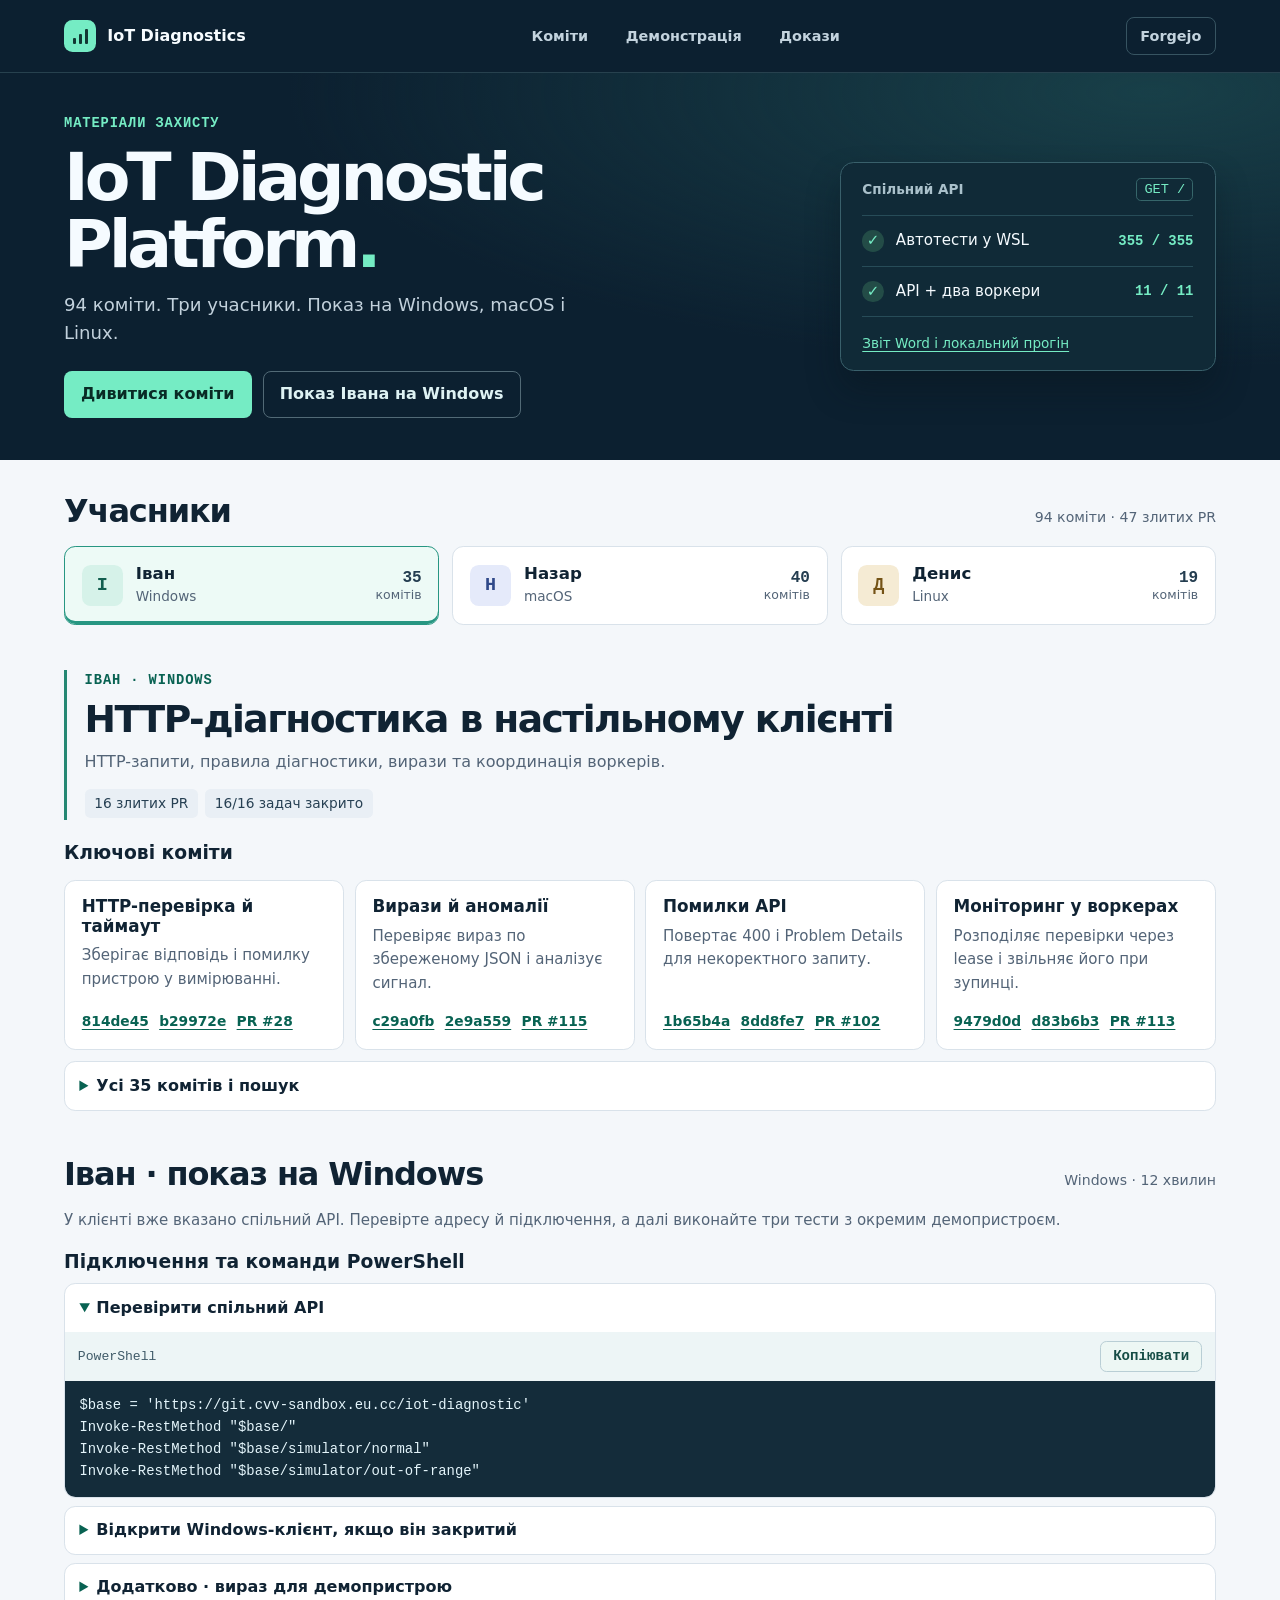
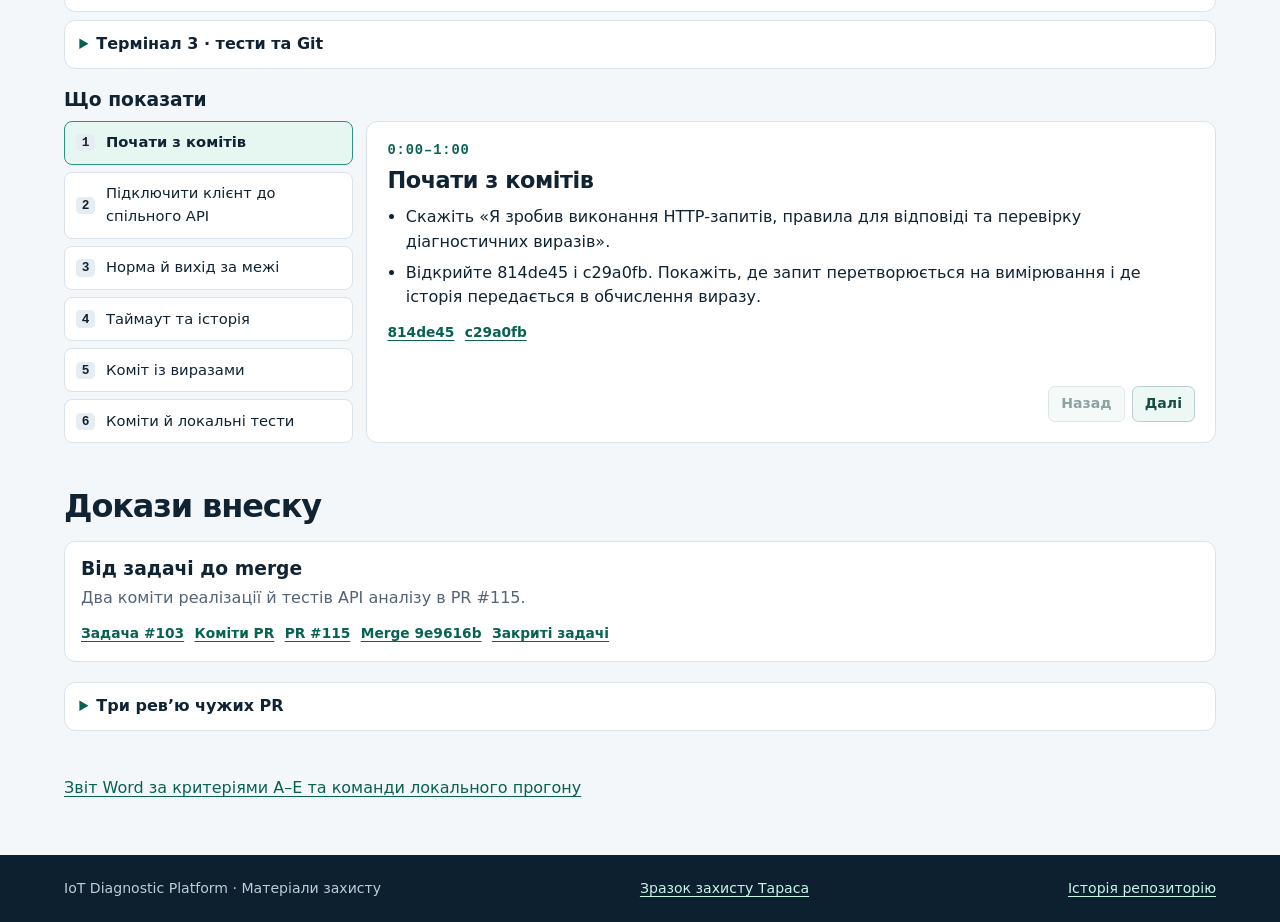
==== commit 82697bbd: "Use shared IoT API in defense demos" ====
--- a/iot-android/index.html
+++ b/iot-android/index.html
@@ -6,9 +6,9 @@
   <meta name="theme-color" content="#0c2030">
   <meta name="description" content="Особистий внесок Івана, Назара й Дениса в IoT Diagnostic Platform. Коміти, рев’ю та сценарії захисту на Windows, macOS і Linux.">
   <title>IoT Diagnostic Platform · Матеріали захисту</title>
-  <link rel="stylesheet" href="./styles.css?v=commits">
-  <script defer src="./evidence.js?v=commits"></script>
-  <script defer src="./app.js?v=commits"></script>
+  <link rel="stylesheet" href="./styles.css?v=shared-api">
+  <script defer src="./evidence.js?v=shared-api"></script>
+  <script defer src="./app.js?v=shared-api"></script>
 </head>
 <body>
   <a class="skip" href="#participants">До учасників</a>
@@ -37,10 +37,10 @@
           </div>
         </div>
         <aside class="verification" aria-label="Опублікована ревізія">
-          <div class="verification-head"><span>Ревізія захисту</span><a href="https://git.cvv-sandbox.eu.cc/Nazar/iot-diagnostic/commit/7198faf5999718bc87c5e4a0b99be4c6899aee0d">7198faf</a></div>
+          <div class="verification-head"><span>Спільний API</span><a href="https://git.cvv-sandbox.eu.cc/iot-diagnostic/">GET /</a></div>
           <div class="test-row"><span class="check" aria-hidden="true">✓</span><span>Автотести у WSL</span><strong>355 / 355</strong></div>
           <div class="test-row"><span class="check" aria-hidden="true">✓</span><span>API + два воркери</span><strong>11 / 11</strong></div>
-          <div class="verification-foot"><a href="./iot-defense-report.docx" download>Повний звіт у Word</a></div>
+          <div class="verification-foot"><a href="./iot-defense-report.docx" download>Звіт Word і локальний прогін</a></div>
         </aside>
       </div>
     </section>
@@ -104,7 +104,7 @@
         </section>
       </div>
 
-      <p class="report-section more"><a href="./iot-defense-report.docx" download>Завантажити повний звіт за критеріями A–E</a></p>
+      <p class="report-section more"><a href="./iot-defense-report.docx" download>Звіт Word за критеріями A–E та команди локального прогону</a></p>
     </div>
   </main>
 
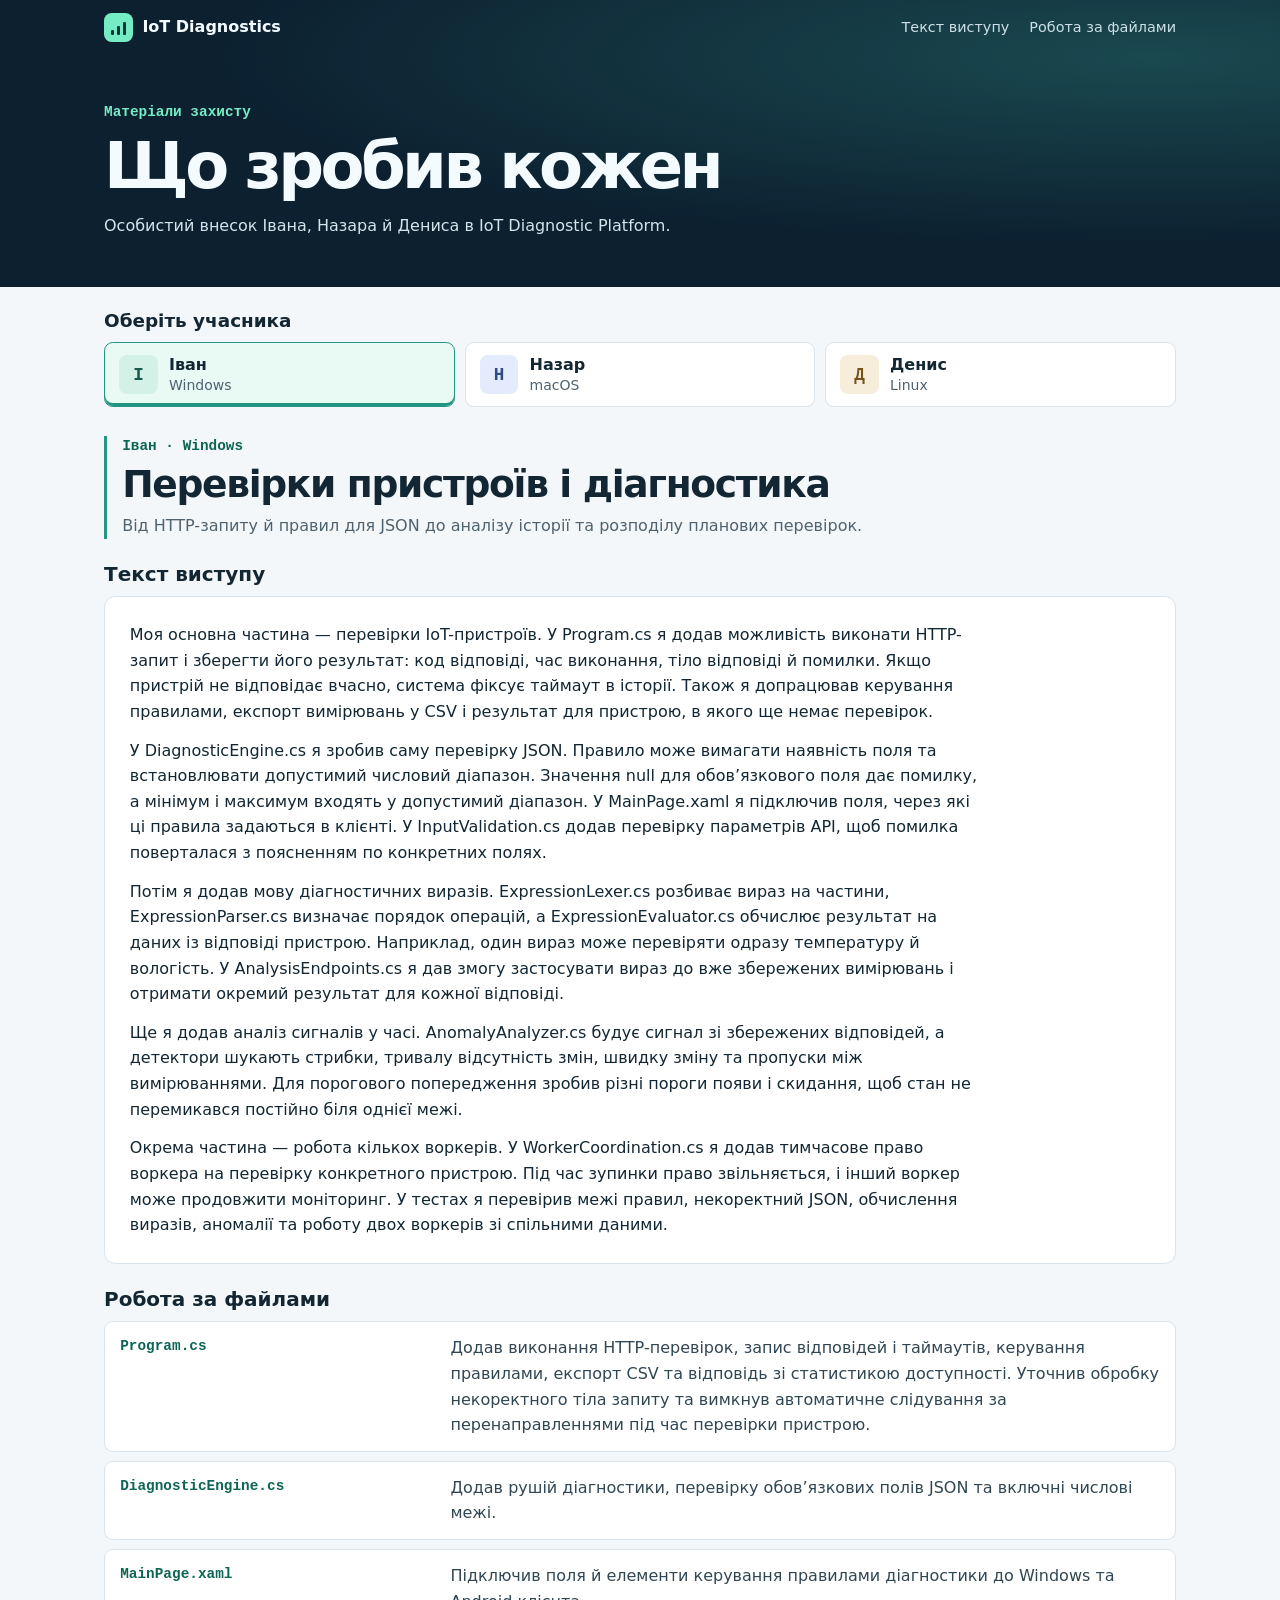
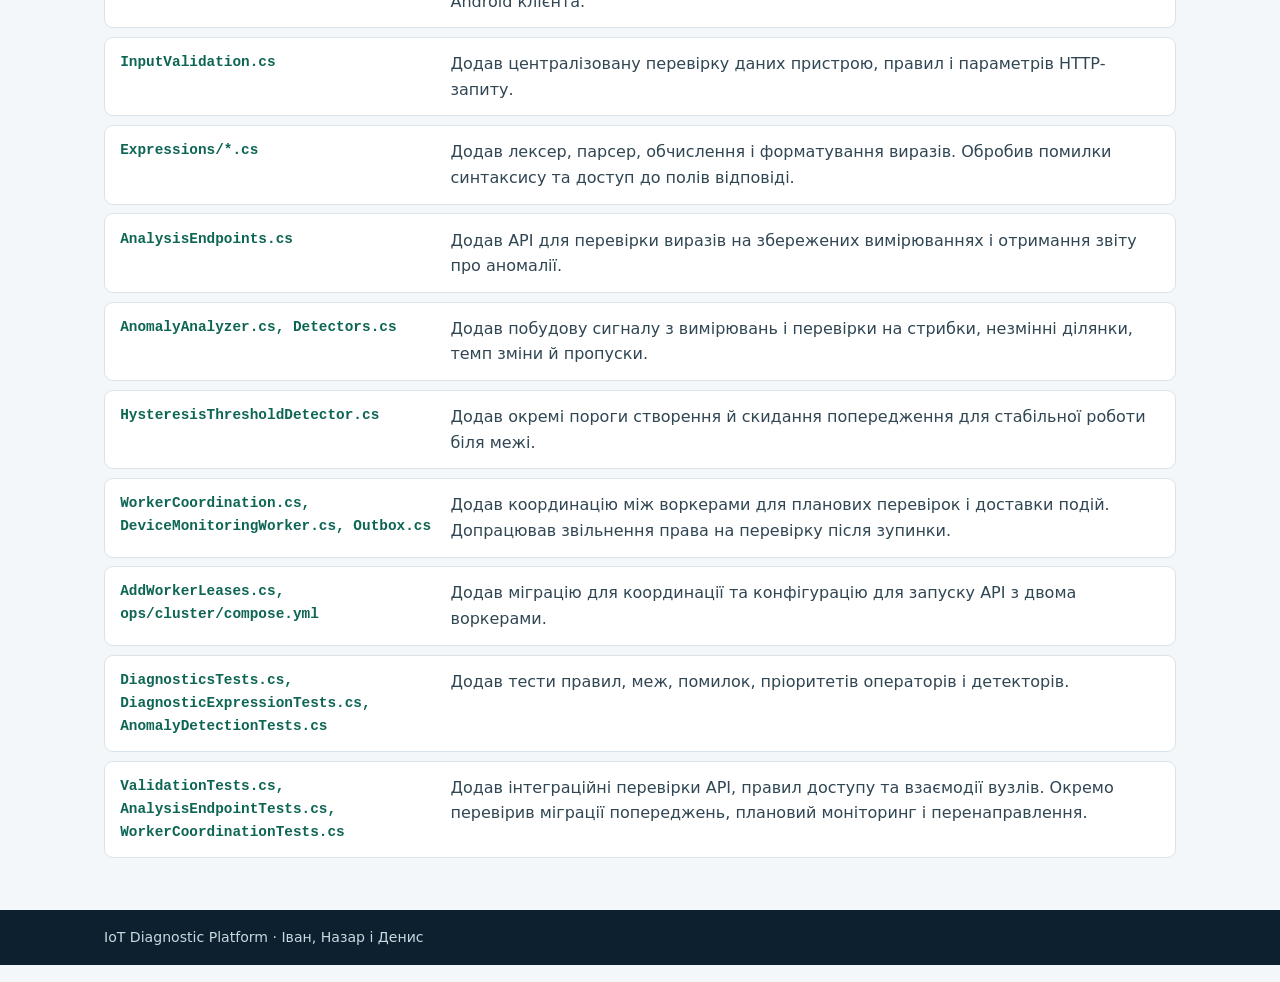
==== commit 43f4ddf6: "Publish spoken contribution summaries by file" ====
--- a/iot-android/index.html
+++ b/iot-android/index.html
@@ -4,110 +4,55 @@
   <meta charset="utf-8">
   <meta name="viewport" content="width=device-width, initial-scale=1">
   <meta name="theme-color" content="#0c2030">
-  <meta name="description" content="Особистий внесок Івана, Назара й Дениса в IoT Diagnostic Platform. Коміти, рев’ю та сценарії захисту на Windows, macOS і Linux.">
-  <title>IoT Diagnostic Platform · Матеріали захисту</title>
-  <link rel="stylesheet" href="./styles.css?v=shared-api">
-  <script defer src="./evidence.js?v=shared-api"></script>
-  <script defer src="./app.js?v=shared-api"></script>
+  <meta name="description" content="Текст для захисту IoT Diagnostic Platform. Що зробили Іван, Назар і Денис та в яких файлах.">
+  <title>Особистий внесок · IoT Diagnostic Platform</title>
+  <link rel="stylesheet" href="./styles.css?v=contribution">
+  <script defer src="./evidence.js?v=contribution"></script>
+  <script defer src="./app.js?v=contribution"></script>
 </head>
 <body>
   <a class="skip" href="#participants">До учасників</a>
-  <header class="topbar">
-    <div class="frame header-inner">
-      <a href="./" class="brand"><span class="brand-mark" aria-hidden="true"><i></i><i></i><i></i></span> IoT Diagnostics</a>
-      <nav aria-label="Розділи матеріалів">
-        <a href="#commits">Коміти</a>
-        <a href="#demo">Демонстрація</a>
-        <a href="#evidence">Докази</a>
-      </nav>
-      <a class="repo-link" href="https://git.cvv-sandbox.eu.cc/Nazar/iot-diagnostic">Forgejo</a>
+  <header class="masthead">
+    <div class="frame topbar">
+      <a class="brand" href="./"><span class="mark" aria-hidden="true"><i></i><i></i><i></i></span> IoT Diagnostics</a>
+      <nav aria-label="Розділи"><a href="#demo">Текст виступу</a><a href="#commits">Робота за файлами</a></nav>
+    </div>
+    <div class="frame hero">
+      <p class="eyebrow">Матеріали захисту</p>
+      <h1>Що зробив кожен</h1>
+      <p>Особистий внесок Івана, Назара й Дениса в IoT Diagnostic Platform.</p>
     </div>
   </header>
-
-  <main>
-    <section class="hero" aria-labelledby="title">
-      <div class="frame hero-layout">
-        <div>
-          <p class="kicker">Матеріали захисту</p>
-          <h1 id="title">IoT Diagnostic Platform<span>.</span></h1>
-          <p class="hero-copy">94 коміти. Три учасники. Показ на Windows, macOS і Linux.</p>
-          <div class="hero-actions">
-            <a class="primary" href="#commits">Дивитися коміти</a>
-            <a class="secondary" href="?participant=ivan#demo">Показ Івана на Windows</a>
-          </div>
-        </div>
-        <aside class="verification" aria-label="Опублікована ревізія">
-          <div class="verification-head"><span>Спільний API</span><a href="https://git.cvv-sandbox.eu.cc/iot-diagnostic/">GET /</a></div>
-          <div class="test-row"><span class="check" aria-hidden="true">✓</span><span>Автотести у WSL</span><strong>355 / 355</strong></div>
-          <div class="test-row"><span class="check" aria-hidden="true">✓</span><span>API + два воркери</span><strong>11 / 11</strong></div>
-          <div class="verification-foot"><a href="./iot-defense-report.docx" download>Звіт Word і локальний прогін</a></div>
-        </aside>
+  <main class="frame">
+    <section class="people" id="participants" aria-labelledby="people-title">
+      <h2 id="people-title">Оберіть учасника</h2>
+      <div class="tabs" role="tablist" aria-label="Учасники">
+        <button id="tab-ivan" type="button" role="tab" aria-controls="participant" aria-selected="true" data-person="ivan"><span class="initial ivan" aria-hidden="true">І</span><span><strong>Іван</strong><small>Windows</small></span></button>
+        <button id="tab-nazar" type="button" role="tab" aria-controls="participant" aria-selected="false" data-person="nazar" tabindex="-1"><span class="initial nazar" aria-hidden="true">Н</span><span><strong>Назар</strong><small>macOS</small></span></button>
+        <button id="tab-denys" type="button" role="tab" aria-controls="participant" aria-selected="false" data-person="denys" tabindex="-1"><span class="initial denys" aria-hidden="true">Д</span><span><strong>Денис</strong><small>Linux</small></span></button>
       </div>
     </section>
-
-    <div class="frame content">
-      <section id="participants" class="participants" aria-labelledby="participants-title">
-        <div class="section-lead"><h2 id="participants-title">Учасники</h2><span>94 коміти · 47 злитих PR</span></div>
-        <div class="options" role="tablist" aria-label="Оберіть учасника">
-          <button class="person" id="tab-ivan" role="tab" type="button" data-person="ivan" aria-controls="person-panel" aria-selected="true"><span class="initial windows">І</span><span><strong>Іван</strong><small>Windows</small></span><span class="count">35 <small>комітів</small></span></button>
-          <button class="person" id="tab-nazar" role="tab" type="button" data-person="nazar" aria-controls="person-panel" aria-selected="false" tabindex="-1"><span class="initial macos">Н</span><span><strong>Назар</strong><small>macOS</small></span><span class="count">40 <small>комітів</small></span></button>
-          <button class="person" id="tab-denys" role="tab" type="button" data-person="denys" aria-controls="person-panel" aria-selected="false" tabindex="-1"><span class="initial linux">Д</span><span><strong>Денис</strong><small>Linux</small></span><span class="count">19 <small>комітів</small></span></button>
+    <noscript><p class="notice">Увімкніть JavaScript для перегляду текстів учасників.</p></noscript>
+    <div id="participant" role="tabpanel" aria-labelledby="tab-ivan">
+      <section id="demo" aria-labelledby="speech-title">
+        <div class="heading">
+          <p class="eyebrow" id="participant-label">Іван · Windows</p>
+          <h2 id="headline">Перевірки пристроїв і діагностика</h2>
+          <p id="summary"></p>
         </div>
+        <div class="section-bar">
+          <h3 id="speech-title">Текст виступу</h3>
+        </div>
+        <div id="speech" class="speech"></div>
       </section>
-
-      <noscript><p class="notice">Увімкніть JavaScript, щоб перемикати сценарії. Повний текст доступний у <a href="./iot-defense-report.docx">звіті Word</a>.</p></noscript>
-
-      <div id="person-panel" role="tabpanel" aria-labelledby="tab-ivan">
-        <section id="contribution" class="report-section" aria-labelledby="contribution-title">
-          <div class="person-summary">
-            <p id="current-label" class="kicker">Іван · Windows</p>
-            <h2 id="contribution-title">HTTP-діагностика в настільному клієнті</h2>
-            <p id="person-intro"></p>
-            <div id="person-metrics" class="metrics"></div>
-          </div>
-          <div id="commits" class="commit-section">
-            <div class="section-lead"><h3>Ключові коміти</h3></div>
-            <div id="work" class="work-grid"></div>
-            <details class="archive">
-              <summary id="archive-title">Уся історія комітів</summary>
-              <div class="commit-panel">
-                <div class="searchbar"><label for="commit-search">Пошук</label><input type="search" id="commit-search" placeholder="Хеш або текст коміту" autocomplete="off"><output id="commit-count" for="commit-search"></output></div>
-                <ul id="commit-list" class="commits" aria-label="Коміти учасника"></ul>
-                <button type="button" id="expand-commits" class="expand">Усі коміти</button>
-              </div>
-            </details>
-          </div>
-        </section>
-
-        <section id="demo" class="report-section" aria-labelledby="demo-title">
-          <div class="section-lead"><h2 id="demo-title">Сценарій демонстрації</h2><span id="demo-info"></span></div>
-          <p id="demo-note" class="demo-note"></p>
-          <h3 id="commands-title" class="commands-heading">Команди для запуску</h3>
-          <div id="commands" class="commands"></div>
-          <h3 class="stages-heading">Що показати</h3>
-          <div class="demo-grid">
-            <ol class="stage-list" id="stages" aria-label="Етапи виступу"></ol>
-            <div class="stage" id="stage-panel">
-              <p class="kicker" id="stage-time"></p>
-              <h3 id="stage-title"></h3>
-              <ul id="stage-notes"></ul>
-              <div id="stage-links" class="evidence-links"></div>
-              <div class="stage-nav"><button type="button" id="prev-stage">Назад</button><button type="button" id="next-stage">Далі</button></div>
-            </div>
-          </div>
-        </section>
-
-        <section id="evidence" class="report-section" aria-labelledby="evidence-title">
-          <div class="section-lead"><h2 id="evidence-title">Докази внеску</h2></div>
-          <div id="primary-chain" class="chain"></div>
-          <details class="archive"><summary>Три рев’ю чужих PR</summary><div id="reviews" class="reviews"></div></details>
-        </section>
-      </div>
-
-      <p class="report-section more"><a href="./iot-defense-report.docx" download>Звіт Word за критеріями A–E та команди локального прогону</a></p>
+      <section id="commits" aria-labelledby="files-title">
+        <div class="section-bar">
+          <h3 id="files-title">Робота за файлами</h3>
+        </div>
+        <div id="files" class="files"></div>
+      </section>
     </div>
   </main>
-
-  <footer class="footer"><div class="frame footer-inner"><span>IoT Diagnostic Platform · Матеріали захисту</span><a href="https://tzahorskyi.github.io/mpp-defense/iot-android/">Зразок захисту Тараса</a><a href="https://git.cvv-sandbox.eu.cc/Nazar/iot-diagnostic/commits/branch/main">Історія репозиторію</a></div></footer>
+  <footer><div class="frame">IoT Diagnostic Platform · Іван, Назар і Денис</div></footer>
 </body>
 </html>
--- a/iot-android/styles.css
+++ b/iot-android/styles.css
@@ -1,157 +1,79 @@
 :root {
   color-scheme: light;
-  --ink: #102333;
-  --muted: #536477;
-  --canvas: #f4f7fa;
-  --line: #d9e2ea;
+  --ink: #122733;
+  --muted: #4e6270;
+  --paper: #f4f7fa;
+  --line: #d9e3e9;
   --navy: #0c2030;
-  --accent: #75ecc4;
-  --teal: #086252;
-  --mono: 'Cascadia Code', 'SFMono-Regular', Consolas, monospace;
-  font-family: 'Segoe UI', system-ui, sans-serif;
-  font-size: 16px;
+  --mint: #75ecc4;
+  --green: #0d6553;
+  --mono: 'Cascadia Code', Consolas, monospace;
+  font: 16px/1.6 'Segoe UI', system-ui, sans-serif;
 }
 * { box-sizing: border-box; }
 html { scroll-behavior: smooth; }
-body { margin: 0; color: var(--ink); background: var(--canvas); line-height: 1.55; }
-button, input { font: inherit; }
-button { cursor: pointer; }
-a { color: var(--teal); text-underline-offset: .2em; }
-:focus-visible { outline: 3px solid #1879c0; outline-offset: 4px; }
-button[disabled] { cursor: default; opacity: .5; }
+body { margin: 0; background: var(--paper); color: var(--ink); }
 h1, h2, h3, p { margin: 0; }
-h2, h3 { line-height: 1.16; }
-section[id] { scroll-margin-top: 1.25rem; }
-.frame { width: min(100% - 3rem, 72rem); margin-inline: auto; }
-.skip { position: absolute; top: -6rem; left: 1rem; z-index: 2; background: white; padding: .6rem; }
-.skip:focus { top: 1rem; }
-.topbar { background: var(--navy); border-bottom: 1px solid #27414e; }
-.header-inner { min-height: 4.5rem; display: flex; align-items: center; justify-content: space-between; gap: 1.5rem; }
-.brand { color: #f7fcff; font-weight: 750; text-decoration: none; display: flex; align-items: center; gap: .7rem; white-space: nowrap; }
-.brand-mark { display: flex; align-items: end; justify-content: center; gap: 3px; width: 2rem; height: 2rem; padding: .48rem; background: var(--accent); border-radius: .53rem; }
-.brand-mark i { width: 3px; height: 6px; background: #123833; border-radius: 1px; }
-.brand-mark i:nth-child(2) { height: 10px; }
-.brand-mark i:nth-child(3) { height: 15px; }
-.header-inner nav { display: flex; gap: clamp(.9rem, 3vw, 2.35rem); }
-.header-inner nav a, .repo-link { color: #c3d3de; font-size: .9rem; font-weight: 610; text-decoration: none; }
-.header-inner nav a:hover, .repo-link:hover { color: var(--accent); }
-.repo-link { border: 1px solid #375461; padding: .45rem .85rem; border-radius: .5rem; }
-.hero { background: radial-gradient(ellipse at 90% 5%, #183f48 0, transparent 53%), var(--navy); color: #f5fbff; }
-.hero-layout { display: grid; grid-template-columns: minmax(0, 1.3fr) minmax(18rem, .7fr); gap: clamp(1.7rem, 6vw, 5rem); align-items: center; padding-block: clamp(1.85rem, 4vw, 2.65rem); }
-.kicker { color: var(--teal); font: 650 .86rem/1.35 var(--mono); letter-spacing: .065em; text-transform: uppercase; }
-.hero .kicker { color: var(--accent); }
-h1 { font-size: clamp(2.55rem, 5.2vw, 4.55rem); line-height: 1; letter-spacing: -.062em; margin: .65rem 0 .85rem; font-weight: 760; }
-h1 span { color: var(--accent); }
-.hero-copy { max-width: 34rem; color: #c2d1dc; font-size: clamp(1rem, 1.45vw, 1.13rem); }
-.hero-actions { display: flex; flex-wrap: wrap; gap: .7rem; margin-top: 1.5rem; }
-.primary, .secondary { display: inline-block; padding: .63rem 1rem; border: 1px solid transparent; border-radius: .5rem; font-weight: 700; text-decoration: none; }
-.primary { background: var(--accent); color: #092b25; }
-.primary:hover { background: #a1f7da; }
-.secondary { color: #def2f3; border-color: #526a76; }
-.secondary:hover { border-color: var(--accent); }
-.verification { border: 1px solid #39606b; background: #102a37; border-radius: .85rem; padding: 0 1.35rem; box-shadow: 0 1.15rem 2rem #07141d65; }
-.verification-head, .verification-foot { min-height: 3.3rem; padding-block: .8rem; font-size: .85rem; display: flex; align-items: center; color: #aac1cb; }
-.verification-head { justify-content: space-between; border-bottom: 1px solid #274c58; font-weight: 700; }
-.verification-head a { color: var(--accent); font: .85rem var(--mono); border: 1px solid #36666a; border-radius: .3rem; padding: .2rem .45rem; text-decoration: none; }
-.verification-foot a { color: var(--accent); }
-.test-row { display: grid; align-items: center; grid-template-columns: 1.55rem minmax(0, 1fr) auto; gap: .55rem; padding: .82rem 0; border-bottom: 1px solid #274c58; font-size: .94rem; }
-.test-row strong { color: var(--accent); font: 600 .87rem var(--mono); white-space: nowrap; }
-.check { color: var(--accent); text-align: center; background: #234c47; border-radius: 50%; width: 1.35rem; height: 1.35rem; line-height: 1.35rem; }
-.content { padding-top: 2.05rem; padding-bottom: 3.4rem; }
-.section-lead { display: flex; align-items: baseline; justify-content: space-between; gap: .8rem; margin-bottom: 1rem; }
-.section-lead h2 { font-size: clamp(1.45rem, 3.3vw, 2rem); letter-spacing: -.035em; }
-.section-lead > span { color: var(--muted); font-size: .88rem; }
-.options { display: grid; grid-template-columns: repeat(3, minmax(0, 1fr)); gap: .8rem; }
-.person { width: 100%; display: flex; text-align: left; gap: .82rem; align-items: center; padding: .95rem 1.05rem; background: white; border: 1px solid var(--line); color: var(--ink); border-radius: .7rem; }
-.person:hover { border-color: #67a297; }
-.person[aria-selected='true'] { border-color: #279682; box-shadow: inset 0 -3px 0 #279682; background: #edfaf6; }
-.initial { width: 2.55rem; height: 2.55rem; display: inline-grid; place-items: center; border-radius: .55rem; font: 700 1.15rem var(--mono); flex: 0 0 auto; }
-.windows { background: #d6f2e9; color: #125e4f; }
-.macos { background: #e5eafa; color: #304989; }
-.linux { background: #f5ebd4; color: #745316; }
-.person strong { display: block; font-size: 1.04rem; line-height: 1.3; }
-.person small { color: var(--muted); font-size: .85rem; }
-.person .count { margin-left: auto; color: #243d50; font: 650 1rem var(--mono); text-align: right; }
-.person .count small { font: 400 .78rem/1.25 'Segoe UI', system-ui, sans-serif; display: block; }
-.report-section { margin-top: 2.8rem; }
-.person-summary { border-left: 3px solid #258873; padding: .1rem 0 .15rem 1.1rem; }
-.person-summary h2 { margin: .48rem 0 .55rem; font-size: clamp(1.5rem, 3.2vw, 2.35rem); letter-spacing: -.04em; }
-.person-summary > p:not(.kicker) { max-width: 50rem; color: var(--muted); }
-.metrics { display: flex; flex-wrap: wrap; gap: .45rem; margin-top: .85rem; }
-.metrics span { border-radius: .35rem; padding: .25rem .6rem; background: #e9eff5; color: #274053; font-size: .86rem; }
-.commit-section { margin-top: 1.35rem; scroll-margin-top: 1rem; }
-.work-grid { display: grid; grid-template-columns: repeat(auto-fit, minmax(min(14rem, 100%), 1fr)); gap: .65rem; }
-.work-card, .stage, .commands details, .review, .chain, .commit-panel, .archive { background: #fff; border: 1px solid var(--line); border-radius: .7rem; }
-.work-card { display: flex; flex-direction: column; justify-content: space-between; gap: 1rem; padding: 1.05rem; }
-.work-card h3 { font-size: 1.05rem; margin-bottom: .5rem; }
-.work-card p, .review p, .demo-note { color: var(--muted); font-size: .94rem; }
-.evidence-links { display: flex; flex-wrap: wrap; gap: .38rem .65rem; }
-.evidence-links a { font-size: .86rem; font-weight: 650; }
-.demo-grid { display: grid; grid-template-columns: minmax(12rem, .34fr) minmax(0, 1fr); gap: .85rem; }
-.stage-list { list-style: none; margin: 0; padding: 0; display: grid; gap: .45rem; align-content: start; }
-.stage-list button { display: flex; width: 100%; gap: .7rem; align-items: center; text-align: left; color: var(--ink); background: #fff; border: 1px solid var(--line); border-radius: .5rem; padding: .6rem .7rem; font-size: .92rem; }
-.stage-list button[aria-current='step'] { border-color: #2a9485; background: #e6f7f2; font-weight: 700; }
-.stage-number { border-radius: .28rem; padding: .08rem .34rem; background: #e5edf3; font: 650 .8rem var(--mono); }
-.stage { padding: 1.25rem; min-height: 15rem; display: flex; flex-direction: column; }
-.stage h3 { margin-top: .45rem; font-size: 1.4rem; letter-spacing: -.02em; }
-.stage ul { padding-left: 1.15rem; margin: .75rem 0; }
-.stage li + li { margin-top: .35rem; }
-.stage-nav { display: flex; justify-content: flex-end; gap: .45rem; margin-top: auto; padding-top: 1rem; }
-.stage-nav button, .copy, .expand { border: 1px solid #b9ced5; color: #164d46; background: #edf7f4; border-radius: .4rem; padding: .4rem .75rem; font-weight: 650; font-size: .88rem; }
-.stage-nav button:hover:not(:disabled), .copy:hover, .expand:hover { border-color: #2a9485; }
-.commands-heading, .stages-heading { margin-top: 1.2rem; margin-bottom: .65rem; }
-.commands { display: grid; grid-template-columns: minmax(0, 1fr); gap: .45rem; }
-.commands summary, .archive summary { cursor: pointer; padding: .72rem .9rem; font-weight: 660; }
-.commands summary::marker, .archive summary::marker { color: var(--teal); }
-.archive { margin-top: .7rem; }
-.archive .commit-panel { border-radius: 0 0 .7rem .7rem; border-width: 1px 0 0; }
-.archive .reviews { padding: 0 .7rem .7rem; margin-top: 0; }
-.cmd-head { display: flex; align-items: center; gap: .65rem; justify-content: space-between; padding: .55rem .8rem; background: #edf5f6; color: #405b69; font: .82rem var(--mono); }
-.commands pre { padding: .9rem; margin: 0; color: #e3f4fa; background: #142c3a; border-radius: 0 0 .65rem .65rem; overflow-x: auto; font: .87rem/1.58 var(--mono); }
-.chain { padding: 1rem; margin-bottom: 1.25rem; }
-.chain p { color: var(--muted); margin: .4rem 0 .75rem; }
-.reviews { display: grid; grid-template-columns: repeat(3, minmax(0, 1fr)); gap: .65rem; margin-top: .65rem; }
-.review { padding: .9rem; }
-.review p { margin: .45rem 0 .7rem; }
-.searchbar { display: flex; align-items: center; flex-wrap: wrap; gap: .65rem; padding: .8rem; border-bottom: 1px solid var(--line); font-size: .9rem; font-weight: 650; }
-.searchbar input { padding: .42rem .65rem; flex: 1 1 12rem; min-width: 0; border: 1px solid #bbc9d3; border-radius: .4rem; color: var(--ink); }
-.searchbar output { color: var(--muted); font-weight: 400; }
-.commits { list-style: none; padding: 0; margin: 0; }
-.commits li { display: grid; grid-template-columns: 5rem 5.4rem minmax(0, 1fr); gap: .65rem; align-items: baseline; padding: .55rem .8rem; border-bottom: 1px solid #e8edf3; }
-.commits li:nth-child(even) { background: #f9fbfd; }
-.commits li > a { font: 650 .9rem var(--mono); }
-.commits time { color: var(--muted); font-size: .84rem; }
-.empty { padding: .85rem; color: var(--muted); }
-.expand { margin: .75rem .8rem; }
-.notice { margin-top: 1rem; padding: .85rem; background: #ecf6f4; }
-.footer { background: var(--navy); color: #bdcdd6; }
-.footer-inner { display: flex; flex-wrap: wrap; gap: .5rem 1.4rem; justify-content: space-between; padding-block: 1.4rem; font-size: .88rem; }
-.footer a { color: #c5f6e5; }
-@media (max-width: 52rem) {
-  .hero-layout { grid-template-columns: minmax(0, 1fr); }
-  .verification { max-width: 34rem; }
-  .work-grid, .reviews { grid-template-columns: repeat(2, minmax(0, 1fr)); }
-  .count { display: none; }
-}
-@media (max-width: 37rem) {
+h1, h2, h3 { line-height: 1.17; }
+a { color: inherit; text-underline-offset: .2em; }
+:focus-visible { outline: 3px solid #237bb6; outline-offset: 4px; }
+.frame { width: min(100% - 3rem, 67rem); margin-inline: auto; }
+.skip { position: absolute; left: .8rem; top: -7rem; color: var(--ink); background: white; padding: .6rem; z-index: 1; }
+.skip:focus { top: .75rem; }
+.masthead { background: radial-gradient(ellipse at 90% 20%, #1a4950, transparent 58%), var(--navy); color: #f3fbff; }
+.topbar { display: flex; flex-wrap: wrap; align-items: center; justify-content: space-between; gap: .5rem 1.2rem; padding-block: .8rem; }
+.brand { display: inline-flex; align-items: center; gap: .6rem; font-weight: 750; white-space: nowrap; text-decoration: none; }
+.mark { width: 1.8rem; height: 1.8rem; display: flex; justify-content: center; align-items: end; gap: 3px; padding: .42rem; border-radius: .48rem; background: var(--mint); }
+.mark i { width: 3px; height: 5px; border-radius: 1px; background: #143637; }
+.mark i:nth-child(2) { height: 9px; }
+.mark i:nth-child(3) { height: 13px; }
+nav { display: flex; flex-wrap: wrap; gap: .35rem 1.25rem; color: #cee0e6; font-size: .9rem; }
+nav a { text-decoration: none; }
+nav a:hover { color: var(--mint); }
+.hero { padding-block: clamp(1.6rem, 4vw, 3rem); }
+.eyebrow { color: var(--green); font: 650 .9rem/1.4 var(--mono); }
+.hero .eyebrow { color: var(--mint); }
+h1 { margin: .38rem 0 .6rem; font-weight: 760; font-size: clamp(2.3rem, 5.4vw, 4rem); letter-spacing: -.055em; }
+.hero > p:last-child { color: #d3e4ea; max-width: 44rem; }
+main { padding-block: 1.45rem 3.25rem; }
+.people h2 { font-size: 1.15rem; margin-bottom: .65rem; }
+.tabs { display: grid; grid-template-columns: repeat(3, minmax(0, 1fr)); gap: .6rem; }
+.tabs button { padding: .72rem .9rem; border: 1px solid var(--line); border-radius: .55rem; color: var(--ink); background: white; text-align: left; display: flex; gap: .7rem; align-items: center; cursor: pointer; font: inherit; }
+.tabs button[aria-selected='true'] { border-color: #259583; box-shadow: inset 0 -3px 0 #259583; background: #e9f9f4; }
+.tabs button:hover { border-color: #259583; }
+.tabs strong, .tabs small { display: block; line-height: 1.35; }
+.tabs small { color: var(--muted); font-size: .875rem; }
+.initial { flex: 0 0 auto; display: grid; width: 2.4rem; height: 2.4rem; place-items: center; border-radius: .5rem; font: 700 1.1rem var(--mono); }
+.ivan { background: #d4f1e8; color: #155a4c; }
+.nazar { background: #e4ebfc; color: #314b88; }
+.denys { background: #f7eddb; color: #74541b; }
+section[id] { scroll-margin-top: 1rem; }
+.heading { margin: 1.8rem 0 1.35rem; padding-left: .95rem; border-left: 3px solid #269682; }
+.heading h2 { margin: .35rem 0 .45rem; font-size: clamp(1.55rem, 3.5vw, 2.35rem); letter-spacing: -.035em; }
+.heading p:last-child { max-width: 54rem; color: var(--muted); }
+.section-bar { display: flex; align-items: baseline; gap: .65rem; margin: 1.5rem 0 .65rem; }
+.section-bar h3 { font-size: 1.25rem; }
+.speech { padding: clamp(1rem, 3vw, 1.55rem); background: white; border: 1px solid var(--line); border-radius: .7rem; }
+.speech p { max-width: 53rem; }
+.speech p + p { margin-top: .82rem; }
+.files { display: grid; gap: .55rem; }
+.file { display: grid; grid-template-columns: minmax(11rem, 30%) minmax(0, 1fr); gap: .75rem 1.15rem; border: 1px solid var(--line); border-radius: .55rem; background: white; padding: .82rem .95rem; }
+.file h4 { margin: 0; color: var(--green); font-size: .9rem; font-family: var(--mono); overflow-wrap: anywhere; }
+.file p { color: #304653; }
+.notice { padding: .75rem; margin-top: .55rem; }
+footer { padding-block: 1rem; color: #c7d9de; background: var(--navy); font-size: .88rem; }
+@media (max-width: 40rem) {
   .frame { width: calc(100% - 1.65rem); }
-  .header-inner { min-height: 0; flex-wrap: wrap; gap: .6rem 1rem; padding-block: .7rem; }
-  .header-inner nav { flex: 0 0 100%; order: 3; }
-  .hero-layout { padding-block: 2.2rem; gap: 1.65rem; }
-  .section-lead { align-items: flex-start; flex-direction: column; gap: .2rem; }
-  .options { gap: .38rem; }
-  .person { display: grid; gap: .3rem; padding: .57rem; }
-  .initial { width: 1.8rem; height: 1.8rem; font-size: .84rem; }
-  .work-grid, .reviews, .demo-grid { grid-template-columns: minmax(0, 1fr); }
-  .stage-list { grid-template-columns: repeat(2, minmax(0, 1fr)); }
-  .commits li { grid-template-columns: 1fr 1fr; gap: .25rem; }
-  .commits li > span { grid-column: 1 / -1; }
-  .test-row { font-size: .87rem; }
+  .tabs { gap: .35rem; }
+  .tabs button { display: grid; padding: .55rem .45rem; gap: .35rem; }
+  .initial { width: 1.65rem; height: 1.65rem; font-size: .82rem; }
+  .file { grid-template-columns: minmax(0, 1fr); gap: .28rem; }
+  .hero { padding-block: 1.5rem; }
 }
 @media (prefers-reduced-motion: reduce) { html { scroll-behavior: auto; } }
 @media print {
-  .hero, .topbar, .participants, .stage-nav, .copy, .expand, .footer, .searchbar input { display: none; }
-  body { background: white; }
-  .frame { width: 100%; }
-  .report-section { break-inside: avoid; }
+  .masthead nav, .people, footer { display: none; }
+  .masthead, body { background: white; color: black; }
+  .hero .eyebrow, .hero > p:last-child { color: black; }
+  .file { break-inside: avoid; }
 }
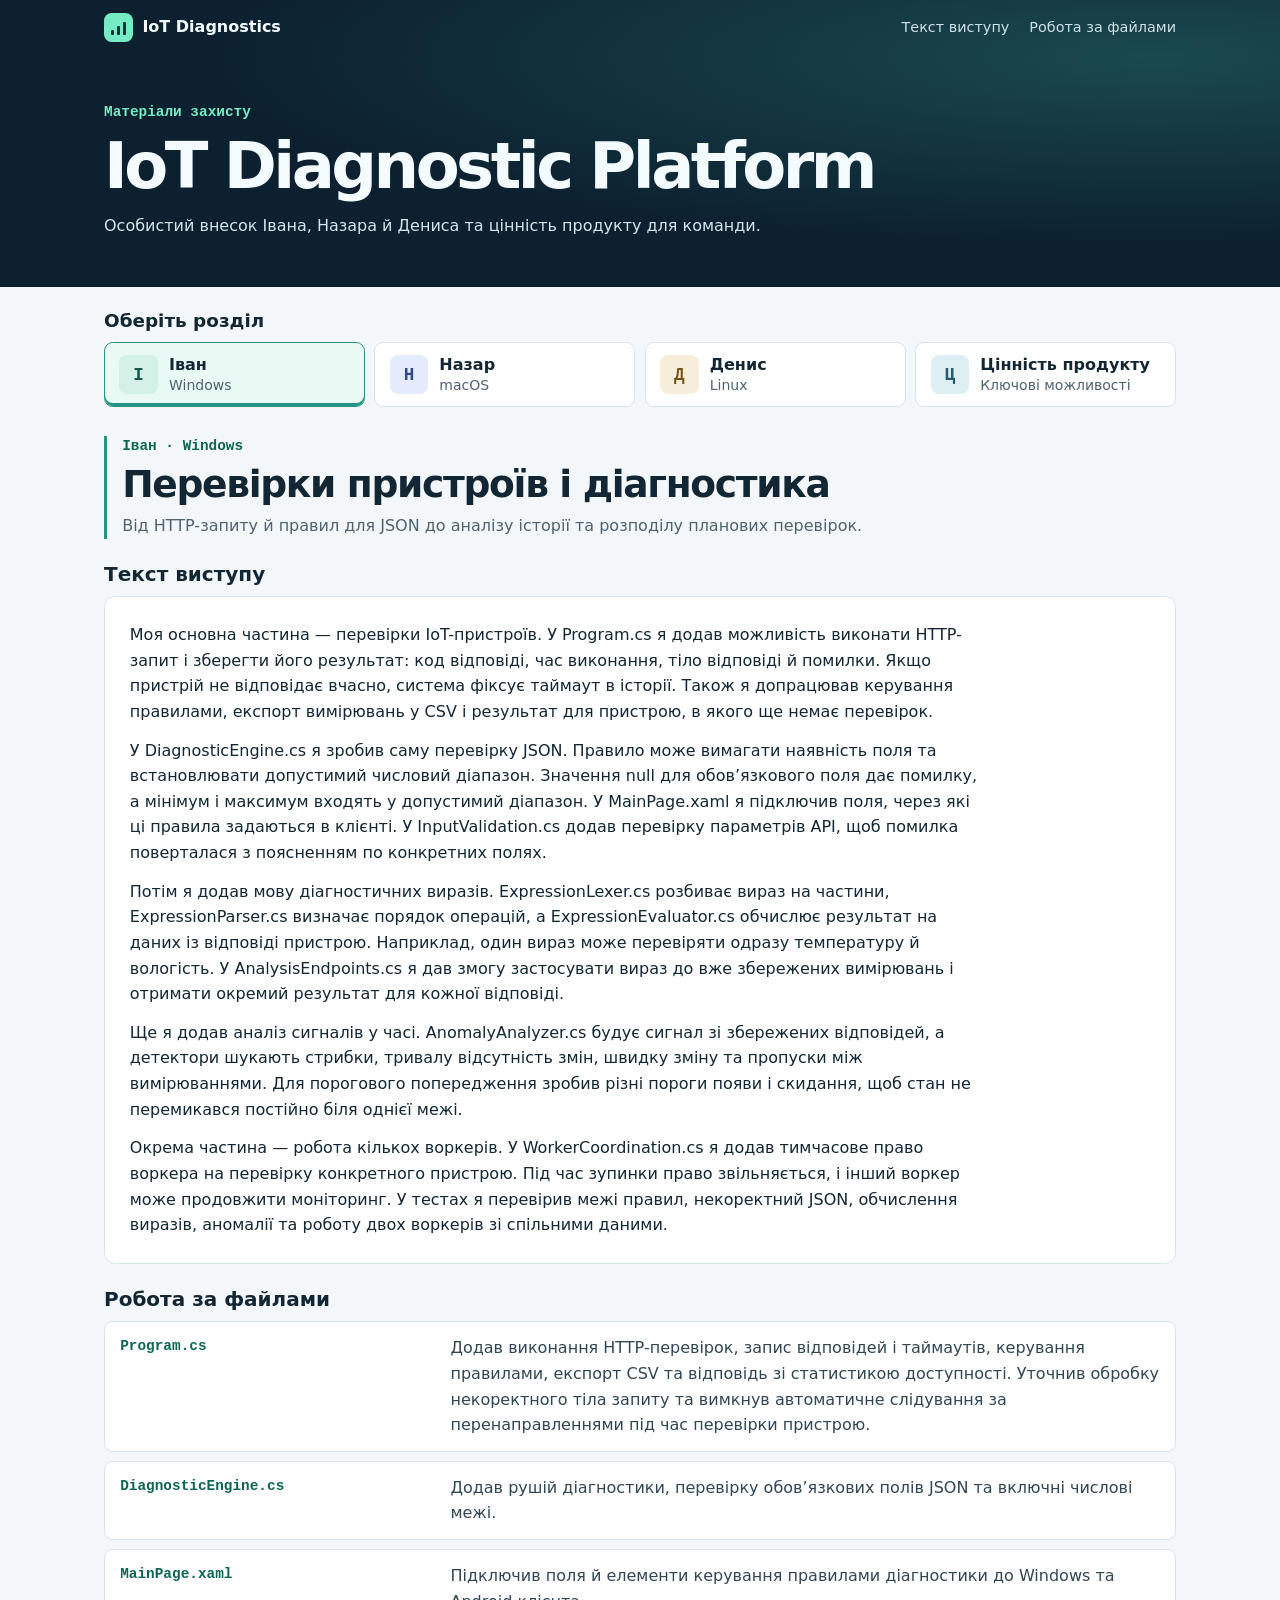
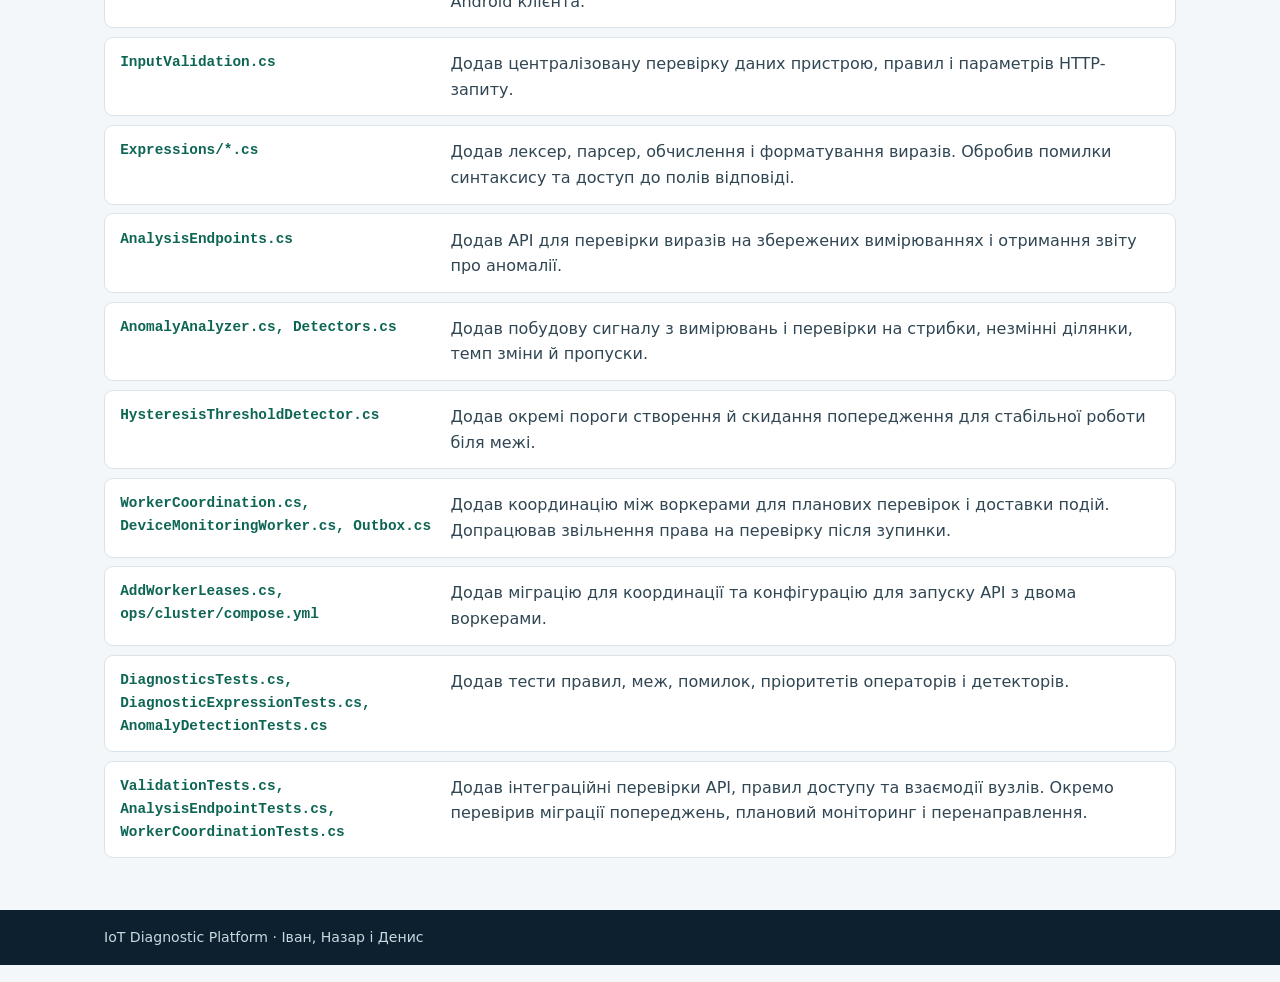
==== commit 2ac09913: "Add Ukrainian product value and key features" ====
--- a/iot-android/index.html
+++ b/iot-android/index.html
@@ -4,35 +4,36 @@
   <meta charset="utf-8">
   <meta name="viewport" content="width=device-width, initial-scale=1">
   <meta name="theme-color" content="#0c2030">
-  <meta name="description" content="Текст для захисту IoT Diagnostic Platform. Що зробили Іван, Назар і Денис та в яких файлах.">
-  <title>Особистий внесок · IoT Diagnostic Platform</title>
-  <link rel="stylesheet" href="./styles.css?v=contribution">
-  <script defer src="./evidence.js?v=contribution"></script>
-  <script defer src="./app.js?v=contribution"></script>
+  <meta name="description" content="Текст для захисту IoT Diagnostic Platform. Внесок команди, цінність продукту та ключові можливості.">
+  <title>Матеріали захисту · IoT Diagnostic Platform</title>
+  <link rel="stylesheet" href="./styles.css?v=product-value">
+  <script defer src="./evidence.js?v=product-value"></script>
+  <script defer src="./app.js?v=product-value"></script>
 </head>
 <body>
-  <a class="skip" href="#participants">До учасників</a>
+  <a class="skip" href="#participants">До розділів</a>
   <header class="masthead">
     <div class="frame topbar">
       <a class="brand" href="./"><span class="mark" aria-hidden="true"><i></i><i></i><i></i></span> IoT Diagnostics</a>
-      <nav aria-label="Розділи"><a href="#demo">Текст виступу</a><a href="#commits">Робота за файлами</a></nav>
+      <nav aria-label="Розділи"><a href="#demo">Текст виступу</a><a id="details-link" href="#commits">Робота за файлами</a></nav>
     </div>
     <div class="frame hero">
       <p class="eyebrow">Матеріали захисту</p>
-      <h1>Що зробив кожен</h1>
-      <p>Особистий внесок Івана, Назара й Дениса в IoT Diagnostic Platform.</p>
+      <h1>IoT Diagnostic Platform</h1>
+      <p>Особистий внесок Івана, Назара й Дениса та цінність продукту для команди.</p>
     </div>
   </header>
   <main class="frame">
     <section class="people" id="participants" aria-labelledby="people-title">
-      <h2 id="people-title">Оберіть учасника</h2>
-      <div class="tabs" role="tablist" aria-label="Учасники">
+      <h2 id="people-title">Оберіть розділ</h2>
+      <div class="tabs" role="tablist" aria-label="Розділи захисту">
         <button id="tab-ivan" type="button" role="tab" aria-controls="participant" aria-selected="true" data-person="ivan"><span class="initial ivan" aria-hidden="true">І</span><span><strong>Іван</strong><small>Windows</small></span></button>
         <button id="tab-nazar" type="button" role="tab" aria-controls="participant" aria-selected="false" data-person="nazar" tabindex="-1"><span class="initial nazar" aria-hidden="true">Н</span><span><strong>Назар</strong><small>macOS</small></span></button>
         <button id="tab-denys" type="button" role="tab" aria-controls="participant" aria-selected="false" data-person="denys" tabindex="-1"><span class="initial denys" aria-hidden="true">Д</span><span><strong>Денис</strong><small>Linux</small></span></button>
+        <button id="tab-value" type="button" role="tab" aria-controls="participant" aria-selected="false" data-person="value" tabindex="-1"><span class="initial value" aria-hidden="true">Ц</span><span><strong>Цінність продукту</strong><small>Ключові можливості</small></span></button>
       </div>
     </section>
-    <noscript><p class="notice">Увімкніть JavaScript для перегляду текстів учасників.</p></noscript>
+    <noscript><p class="notice">Увімкніть JavaScript для перегляду матеріалів захисту.</p></noscript>
     <div id="participant" role="tabpanel" aria-labelledby="tab-ivan">
       <section id="demo" aria-labelledby="speech-title">
         <div class="heading">
--- a/iot-android/styles.css
+++ b/iot-android/styles.css
@@ -37,7 +37,7 @@
 .hero > p:last-child { color: #d3e4ea; max-width: 44rem; }
 main { padding-block: 1.45rem 3.25rem; }
 .people h2 { font-size: 1.15rem; margin-bottom: .65rem; }
-.tabs { display: grid; grid-template-columns: repeat(3, minmax(0, 1fr)); gap: .6rem; }
+.tabs { display: grid; grid-template-columns: repeat(4, minmax(0, 1fr)); gap: .6rem; }
 .tabs button { padding: .72rem .9rem; border: 1px solid var(--line); border-radius: .55rem; color: var(--ink); background: white; text-align: left; display: flex; gap: .7rem; align-items: center; cursor: pointer; font: inherit; }
 .tabs button[aria-selected='true'] { border-color: #259583; box-shadow: inset 0 -3px 0 #259583; background: #e9f9f4; }
 .tabs button:hover { border-color: #259583; }
@@ -47,6 +47,7 @@
 .ivan { background: #d4f1e8; color: #155a4c; }
 .nazar { background: #e4ebfc; color: #314b88; }
 .denys { background: #f7eddb; color: #74541b; }
+.value { background: #ddeff3; color: #235d6c; }
 section[id] { scroll-margin-top: 1rem; }
 .heading { margin: 1.8rem 0 1.35rem; padding-left: .95rem; border-left: 3px solid #269682; }
 .heading h2 { margin: .35rem 0 .45rem; font-size: clamp(1.55rem, 3.5vw, 2.35rem); letter-spacing: -.035em; }
@@ -59,9 +60,11 @@
 .files { display: grid; gap: .55rem; }
 .file { display: grid; grid-template-columns: minmax(11rem, 30%) minmax(0, 1fr); gap: .75rem 1.15rem; border: 1px solid var(--line); border-radius: .55rem; background: white; padding: .82rem .95rem; }
 .file h4 { margin: 0; color: var(--green); font-size: .9rem; font-family: var(--mono); overflow-wrap: anywhere; }
+.feature h4 { font-family: inherit; font-size: 1rem; line-height: 1.35; }
 .file p { color: #304653; }
 .notice { padding: .75rem; margin-top: .55rem; }
 footer { padding-block: 1rem; color: #c7d9de; background: var(--navy); font-size: .88rem; }
+@media (max-width: 52rem) { .tabs { grid-template-columns: repeat(2, minmax(0, 1fr)); } }
 @media (max-width: 40rem) {
   .frame { width: calc(100% - 1.65rem); }
   .tabs { gap: .35rem; }
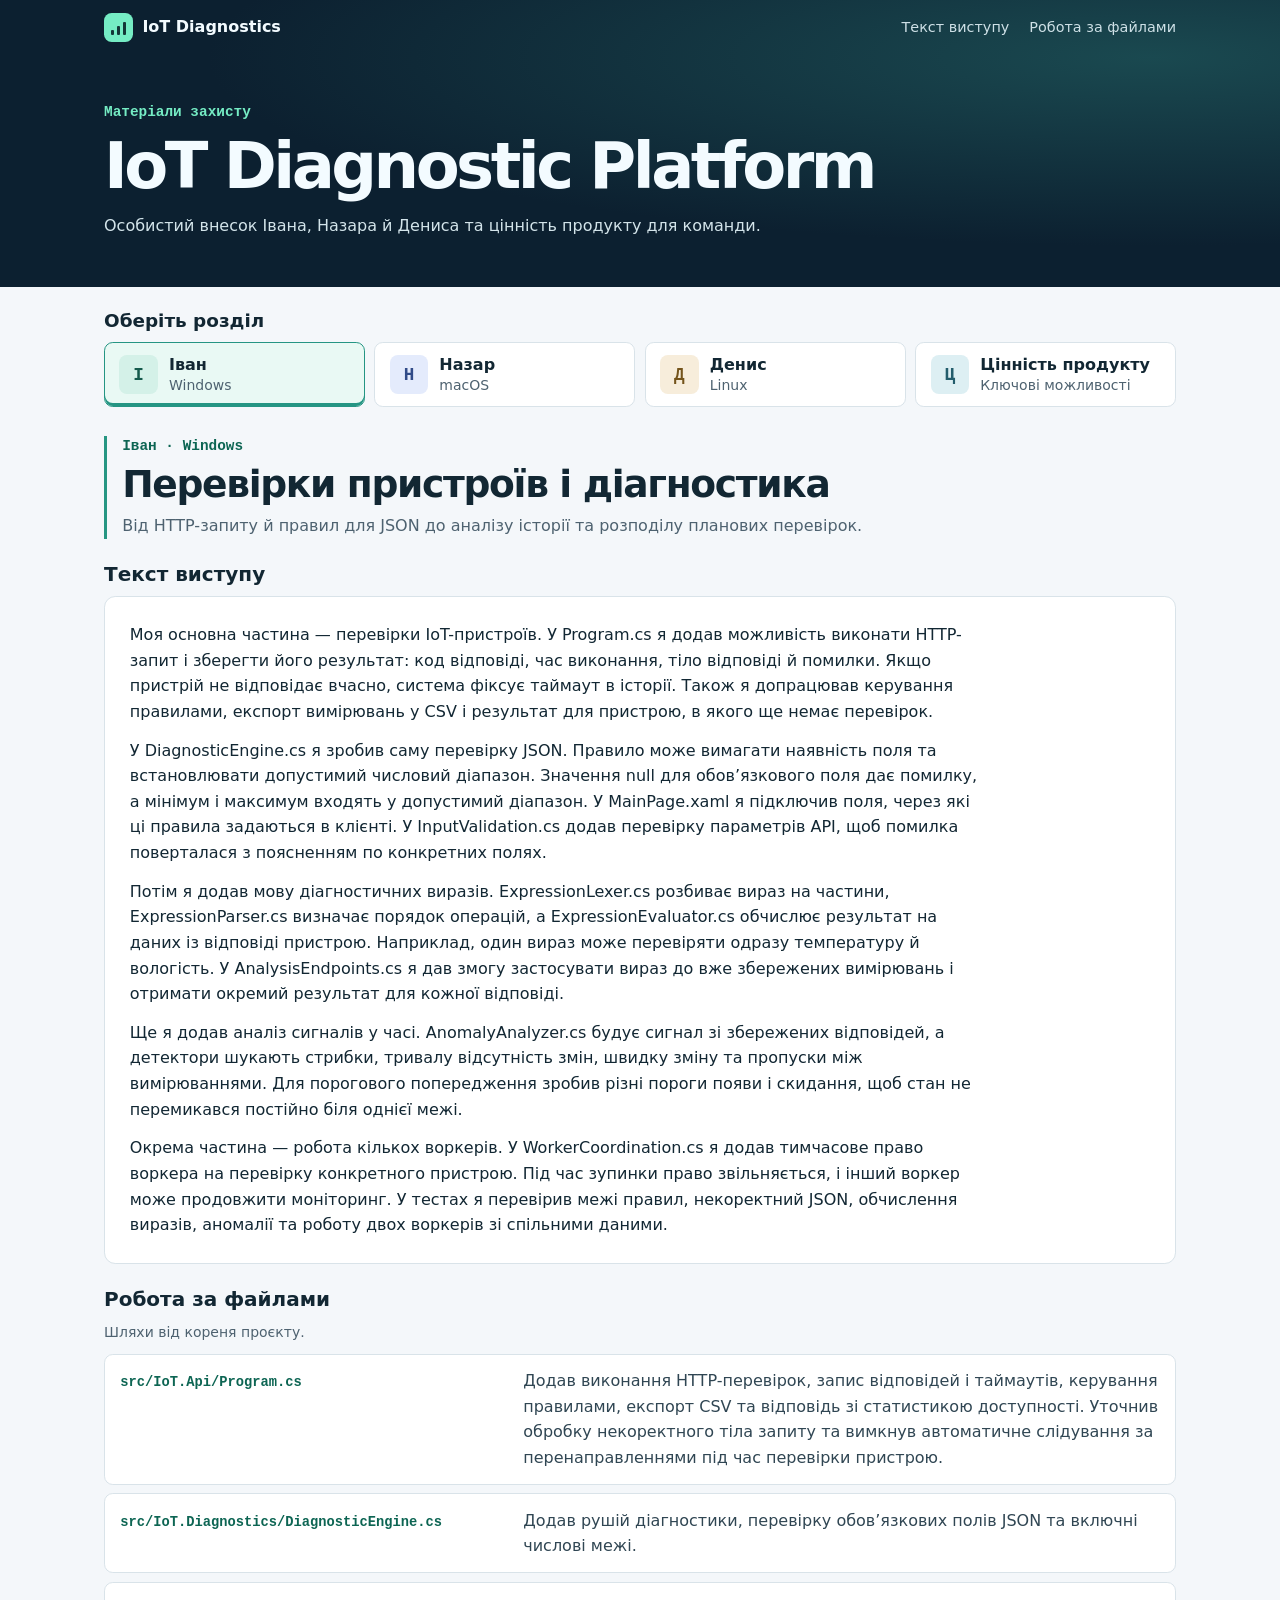
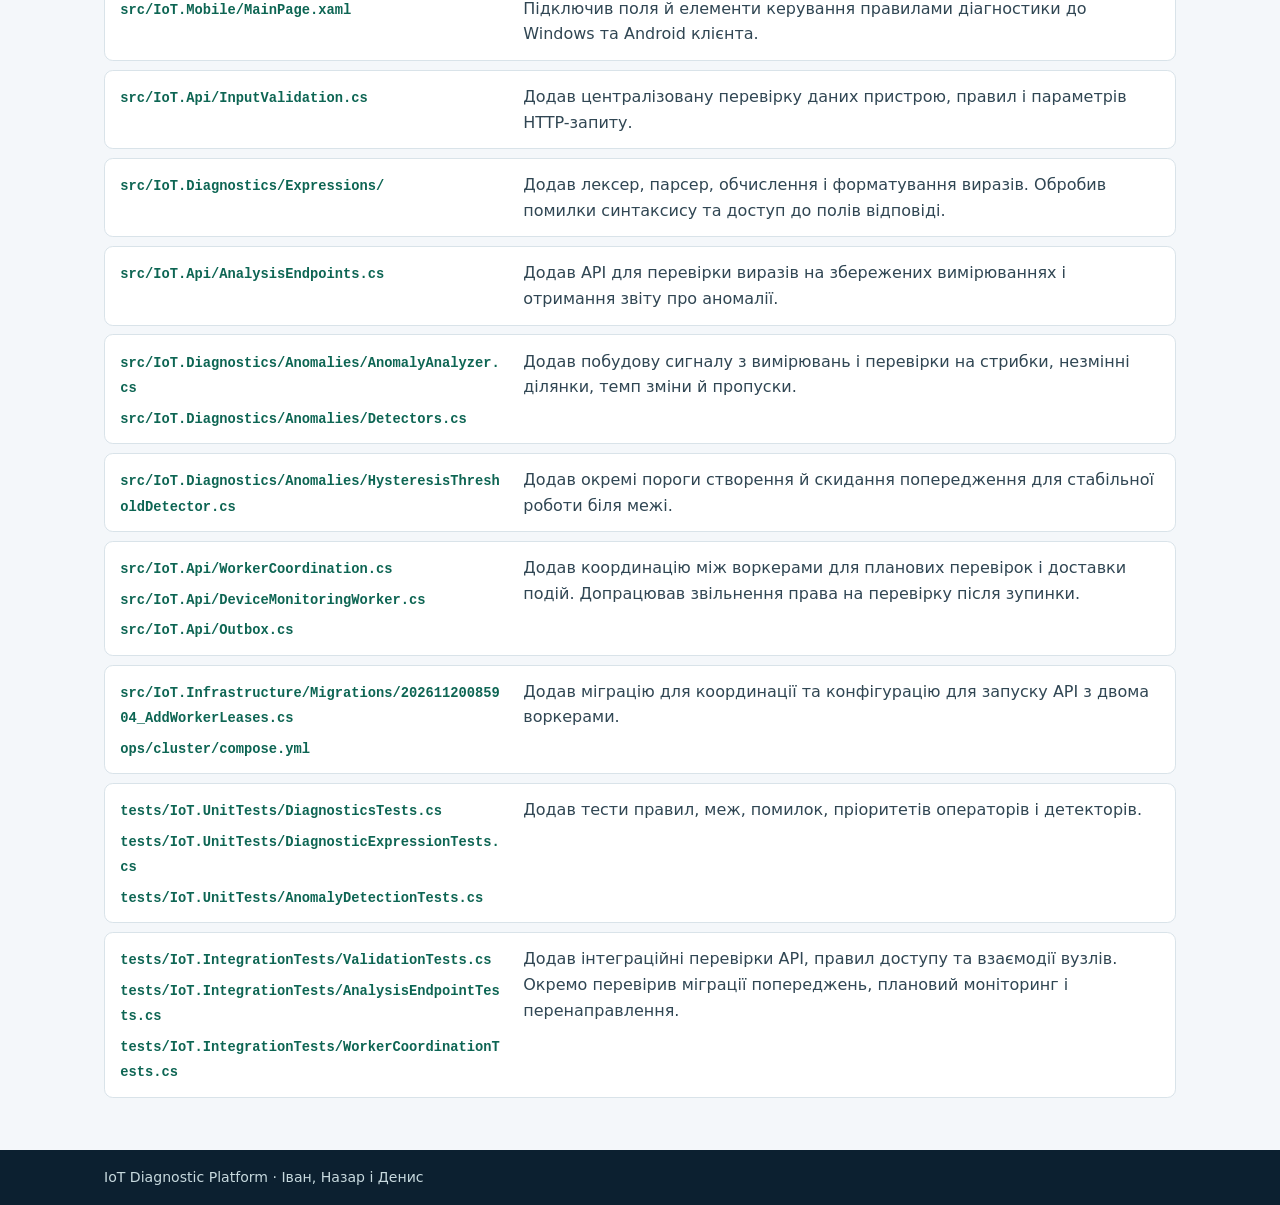
==== commit b71dbc39: "Show repository paths for contribution files" ====
--- a/iot-android/index.html
+++ b/iot-android/index.html
@@ -6,9 +6,9 @@
   <meta name="theme-color" content="#0c2030">
   <meta name="description" content="Текст для захисту IoT Diagnostic Platform. Внесок команди, цінність продукту та ключові можливості.">
   <title>Матеріали захисту · IoT Diagnostic Platform</title>
-  <link rel="stylesheet" href="./styles.css?v=product-value">
-  <script defer src="./evidence.js?v=product-value"></script>
-  <script defer src="./app.js?v=product-value"></script>
+  <link rel="stylesheet" href="./styles.css?v=file-paths">
+  <script defer src="./evidence.js?v=file-paths"></script>
+  <script defer src="./app.js?v=file-paths"></script>
 </head>
 <body>
   <a class="skip" href="#participants">До розділів</a>
@@ -50,6 +50,7 @@
         <div class="section-bar">
           <h3 id="files-title">Робота за файлами</h3>
         </div>
+        <p class="files-note" id="files-note">Шляхи від кореня проєкту.</p>
         <div id="files" class="files"></div>
       </section>
     </div>
--- a/iot-android/styles.css
+++ b/iot-android/styles.css
@@ -58,7 +58,11 @@
 .speech p { max-width: 53rem; }
 .speech p + p { margin-top: .82rem; }
 .files { display: grid; gap: .55rem; }
-.file { display: grid; grid-template-columns: minmax(11rem, 30%) minmax(0, 1fr); gap: .75rem 1.15rem; border: 1px solid var(--line); border-radius: .55rem; background: white; padding: .82rem .95rem; }
+.files-note { margin-bottom: .65rem; color: var(--muted); font-size: .875rem; }
+.file { display: grid; grid-template-columns: minmax(11rem, 37%) minmax(0, 1fr); gap: .75rem 1.15rem; border: 1px solid var(--line); border-radius: .55rem; background: white; padding: .82rem .95rem; }
+.file-paths { list-style: none; padding: 0; margin: 0; min-width: 0; }
+.file-paths li + li { margin-top: .3rem; }
+.file-paths code { color: var(--green); font: 650 .86rem/1.4 var(--mono); overflow-wrap: anywhere; }
 .file h4 { margin: 0; color: var(--green); font-size: .9rem; font-family: var(--mono); overflow-wrap: anywhere; }
 .feature h4 { font-family: inherit; font-size: 1rem; line-height: 1.35; }
 .file p { color: #304653; }
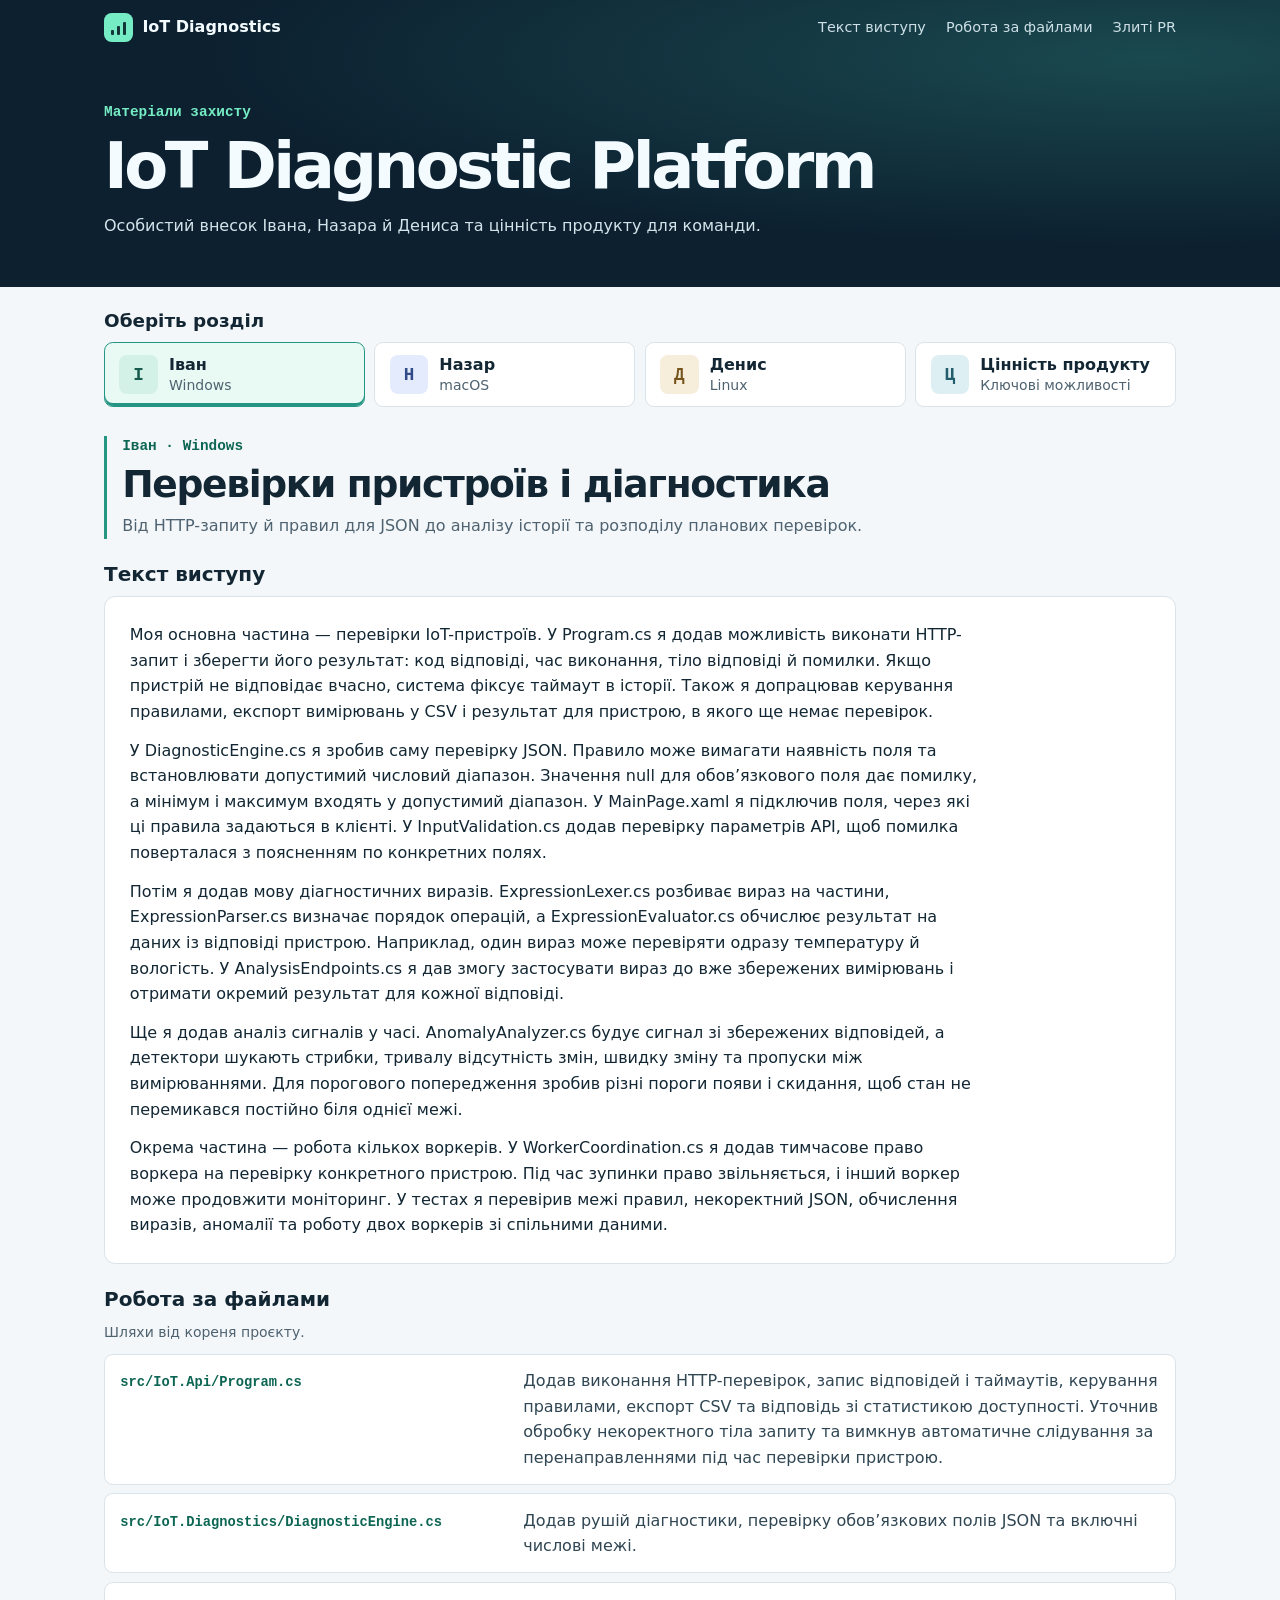
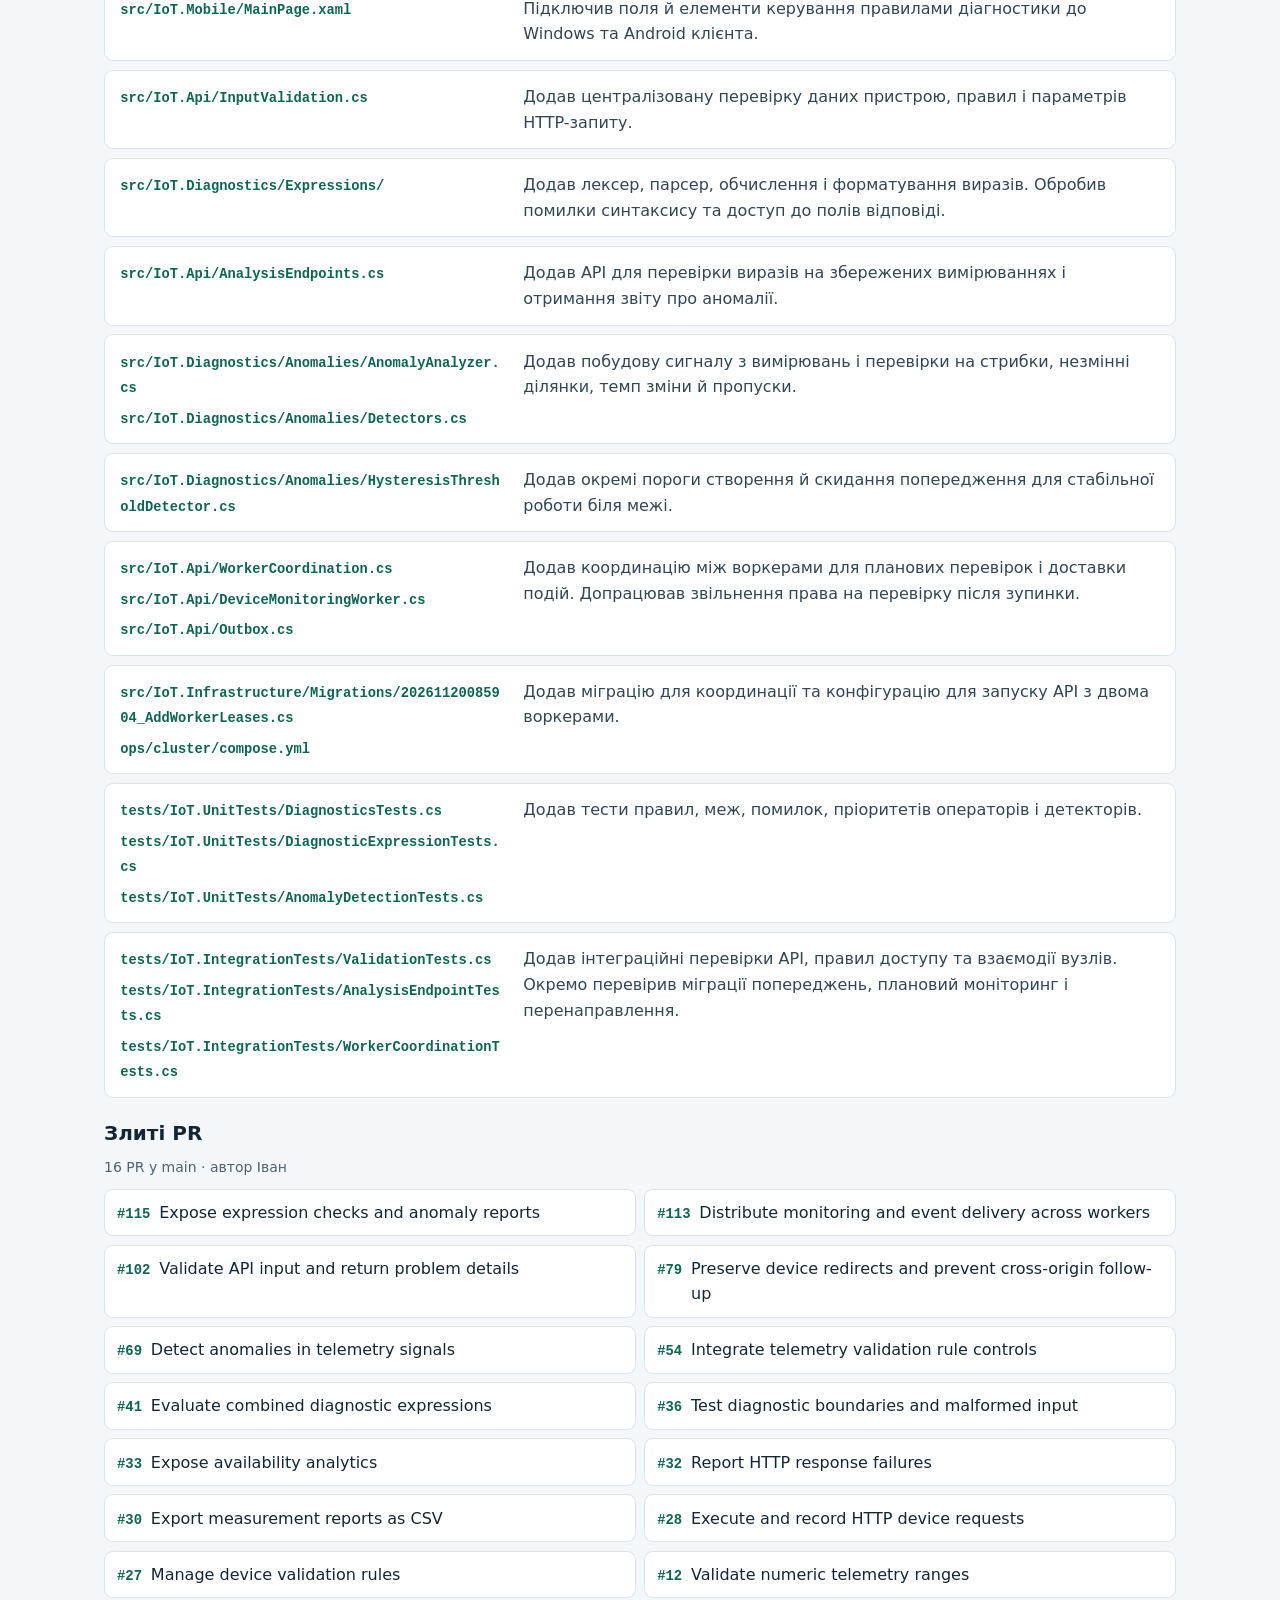
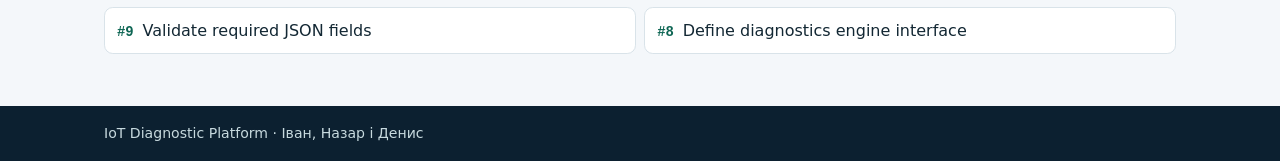
==== commit 02494371: "List merged pull requests by author" ====
--- a/iot-android/index.html
+++ b/iot-android/index.html
@@ -6,16 +6,16 @@
   <meta name="theme-color" content="#0c2030">
   <meta name="description" content="Текст для захисту IoT Diagnostic Platform. Внесок команди, цінність продукту та ключові можливості.">
   <title>Матеріали захисту · IoT Diagnostic Platform</title>
-  <link rel="stylesheet" href="./styles.css?v=file-paths">
-  <script defer src="./evidence.js?v=file-paths"></script>
-  <script defer src="./app.js?v=file-paths"></script>
+  <link rel="stylesheet" href="./styles.css?v=pull-requests">
+  <script defer src="./evidence.js?v=pull-requests"></script>
+  <script defer src="./app.js?v=pull-requests"></script>
 </head>
 <body>
   <a class="skip" href="#participants">До розділів</a>
   <header class="masthead">
     <div class="frame topbar">
       <a class="brand" href="./"><span class="mark" aria-hidden="true"><i></i><i></i><i></i></span> IoT Diagnostics</a>
-      <nav aria-label="Розділи"><a href="#demo">Текст виступу</a><a id="details-link" href="#commits">Робота за файлами</a></nav>
+      <nav aria-label="Розділи"><a href="#demo">Текст виступу</a><a id="details-link" href="#commits">Робота за файлами</a><a id="pulls-link" href="#pulls">Злиті PR</a></nav>
     </div>
     <div class="frame hero">
       <p class="eyebrow">Матеріали захисту</p>
@@ -53,6 +53,13 @@
         <p class="files-note" id="files-note">Шляхи від кореня проєкту.</p>
         <div id="files" class="files"></div>
       </section>
+      <section id="pulls" aria-labelledby="pulls-title">
+        <div class="section-bar">
+          <h3 id="pulls-title">Злиті PR</h3>
+        </div>
+        <p class="files-note" id="pulls-note"></p>
+        <ul class="pull-list" id="pull-list"></ul>
+      </section>
     </div>
   </main>
   <footer><div class="frame">IoT Diagnostic Platform · Іван, Назар і Денис</div></footer>
--- a/iot-android/styles.css
+++ b/iot-android/styles.css
@@ -66,6 +66,10 @@
 .file h4 { margin: 0; color: var(--green); font-size: .9rem; font-family: var(--mono); overflow-wrap: anywhere; }
 .feature h4 { font-family: inherit; font-size: 1rem; line-height: 1.35; }
 .file p { color: #304653; }
+.pull-list { list-style: none; padding: 0; margin: 0; display: grid; grid-template-columns: repeat(2, minmax(0, 1fr)); gap: .52rem; }
+.pull-link { display: flex; align-items: baseline; gap: .55rem; padding: .63rem .75rem; height: 100%; border: 1px solid var(--line); border-radius: .55rem; background: white; text-decoration: none; }
+.pull-link:hover { border-color: #259583; background: #e9f9f4; }
+.pull-number { color: var(--green); font: 700 .87rem var(--mono); flex: 0 0 auto; }
 .notice { padding: .75rem; margin-top: .55rem; }
 footer { padding-block: 1rem; color: #c7d9de; background: var(--navy); font-size: .88rem; }
 @media (max-width: 52rem) { .tabs { grid-template-columns: repeat(2, minmax(0, 1fr)); } }
@@ -75,6 +79,7 @@
   .tabs button { display: grid; padding: .55rem .45rem; gap: .35rem; }
   .initial { width: 1.65rem; height: 1.65rem; font-size: .82rem; }
   .file { grid-template-columns: minmax(0, 1fr); gap: .28rem; }
+  .pull-list { grid-template-columns: minmax(0, 1fr); }
   .hero { padding-block: 1.5rem; }
 }
 @media (prefers-reduced-motion: reduce) { html { scroll-behavior: auto; } }
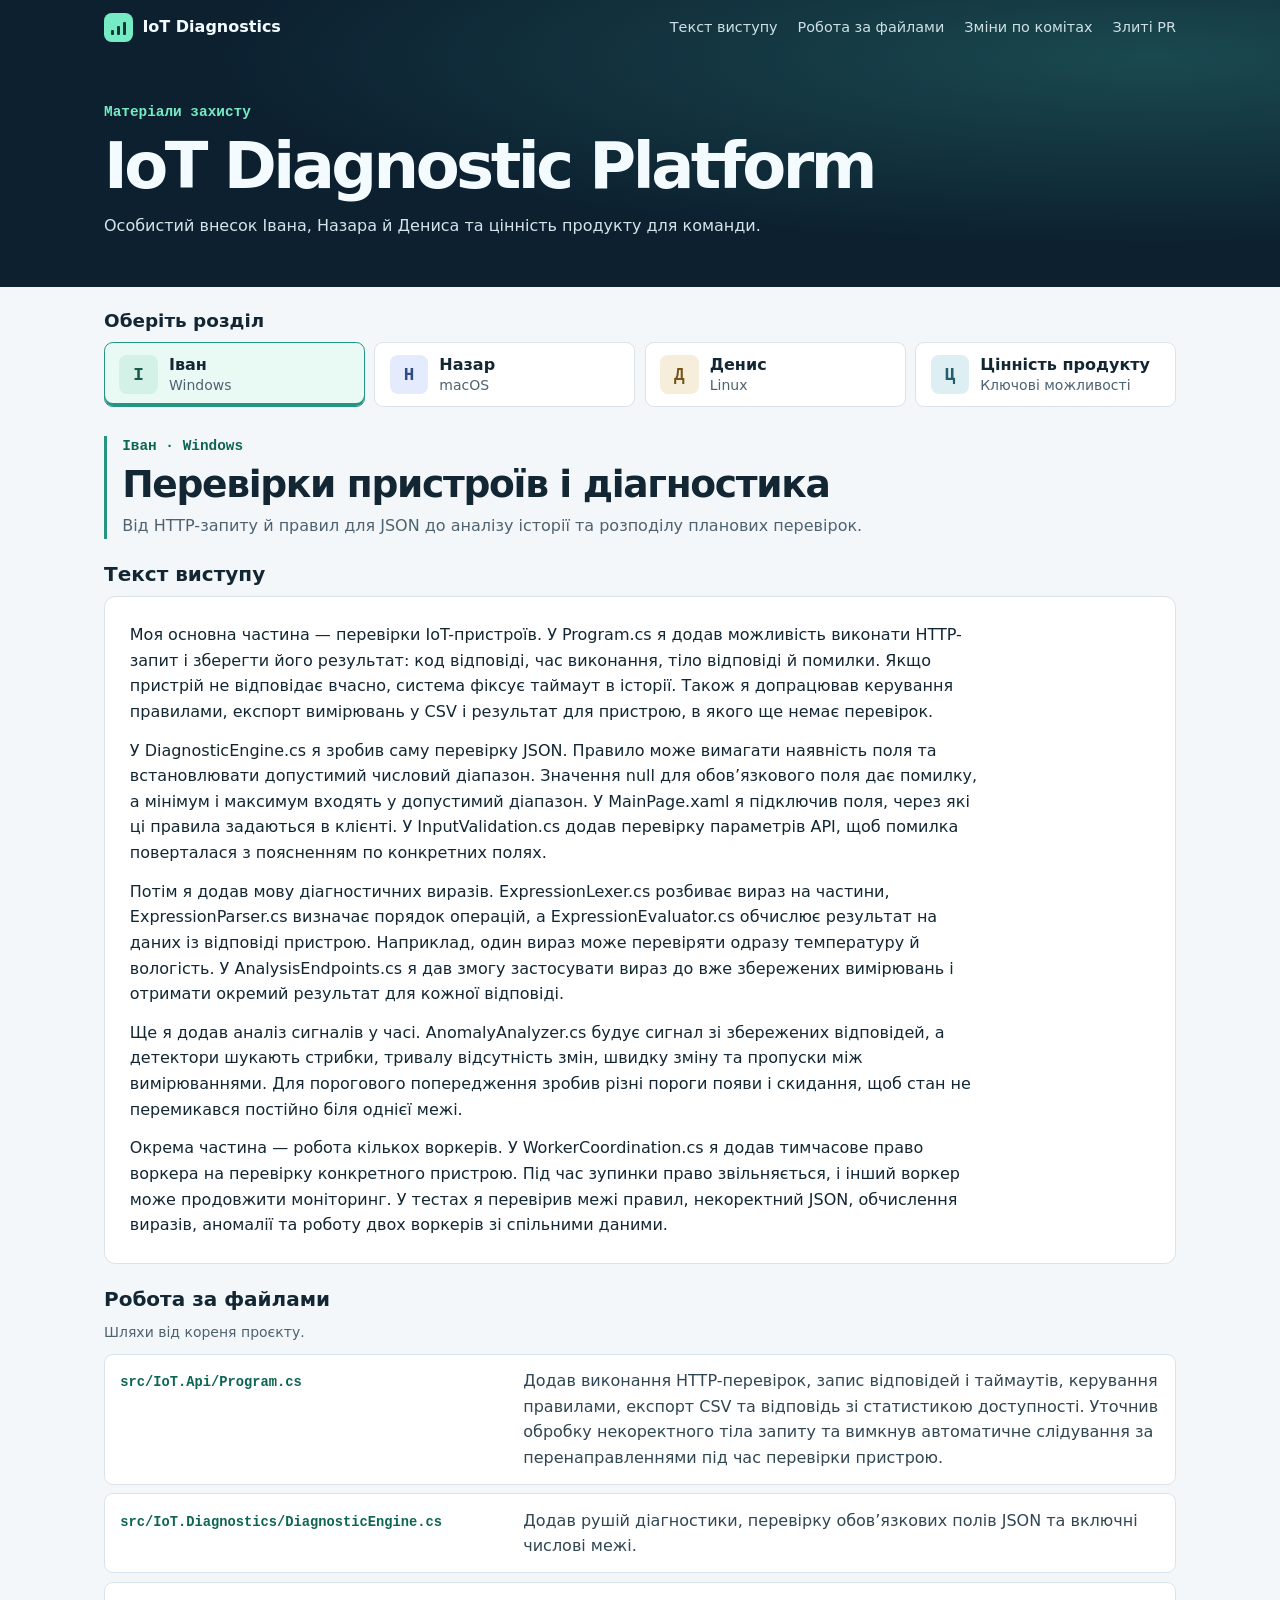
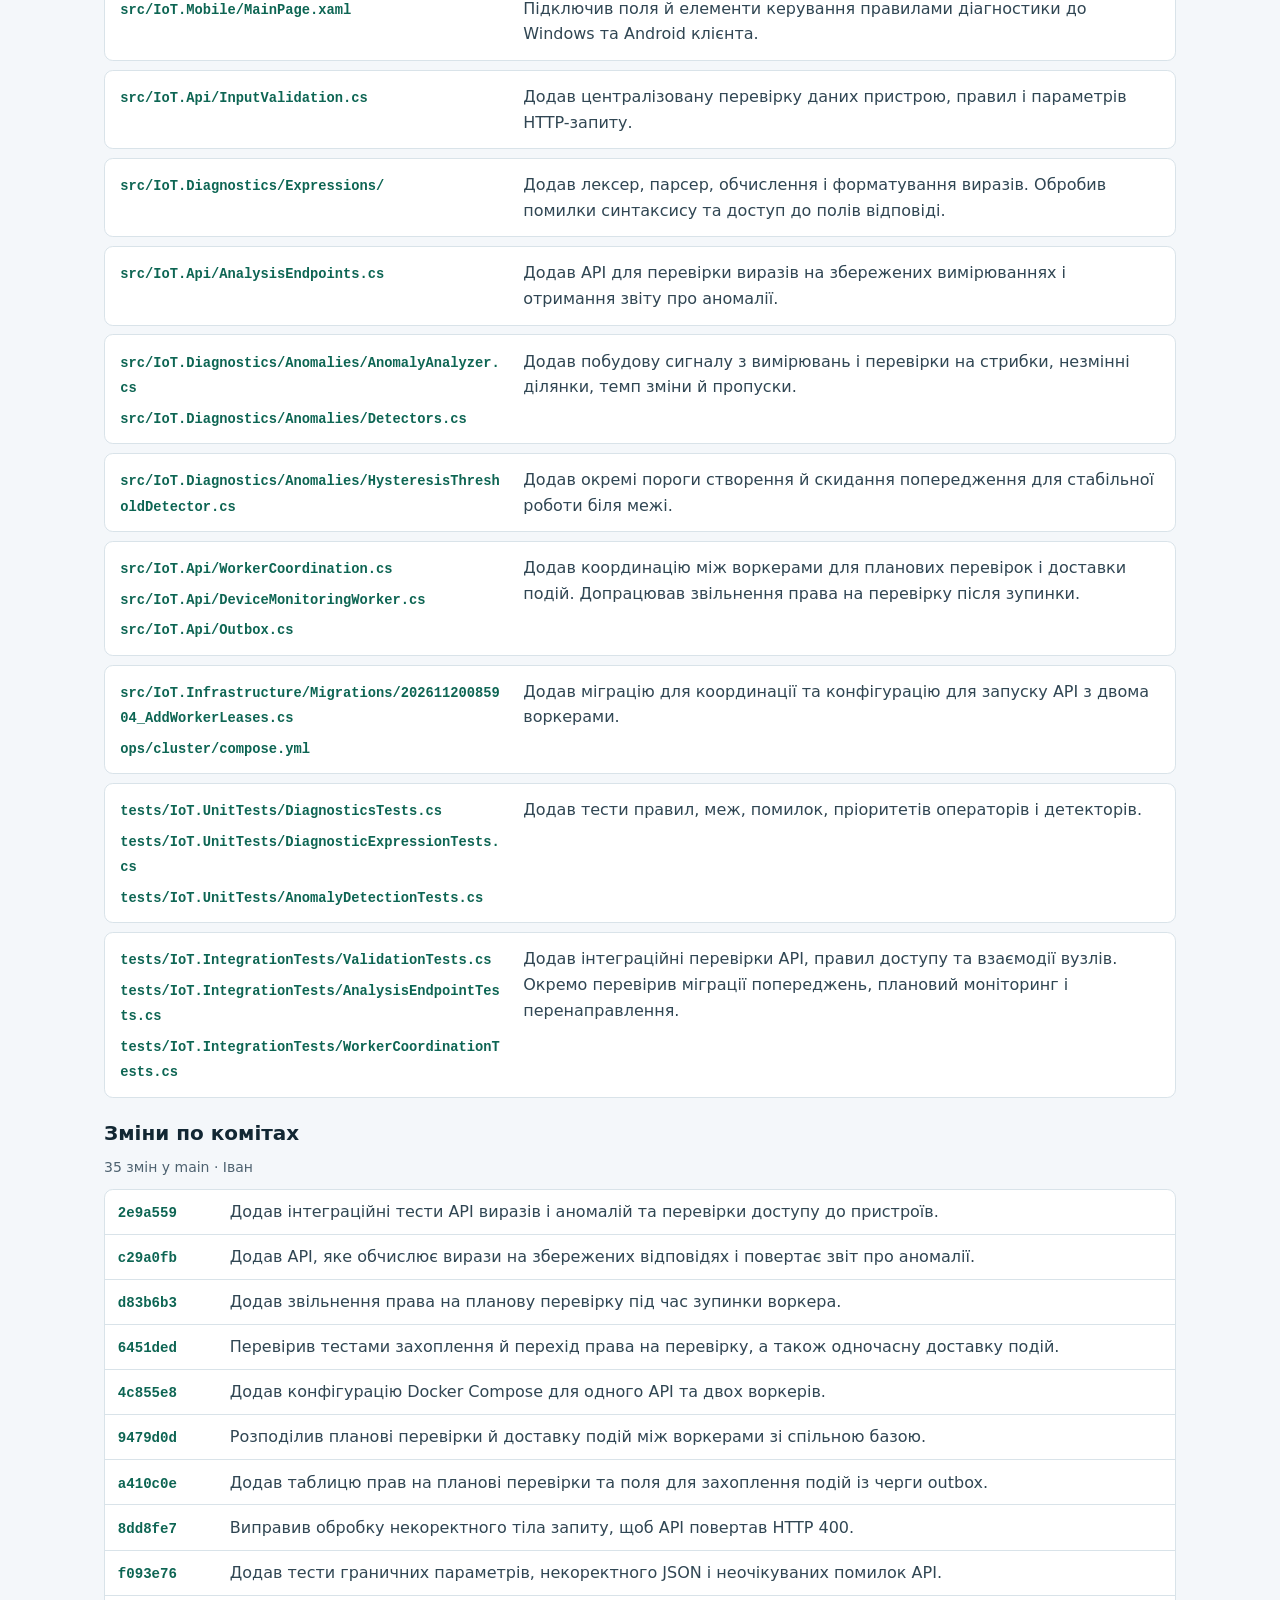
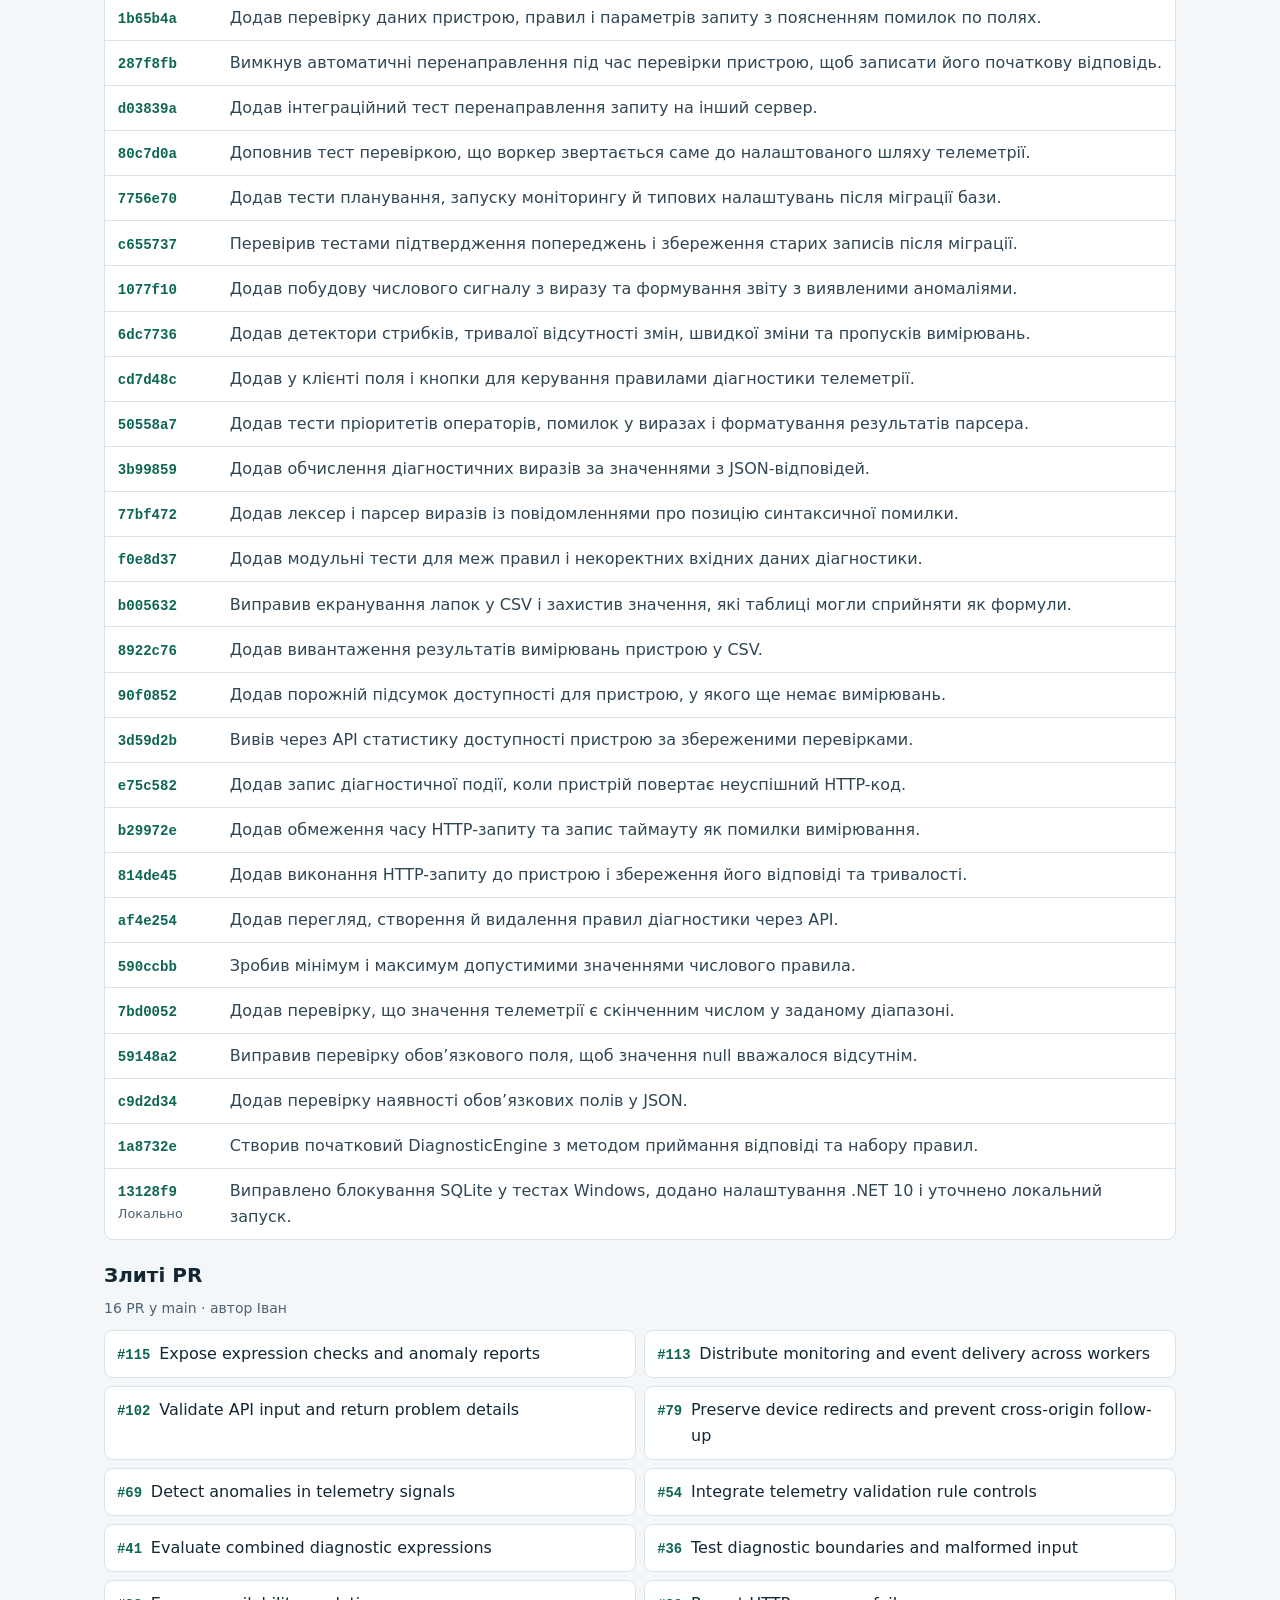
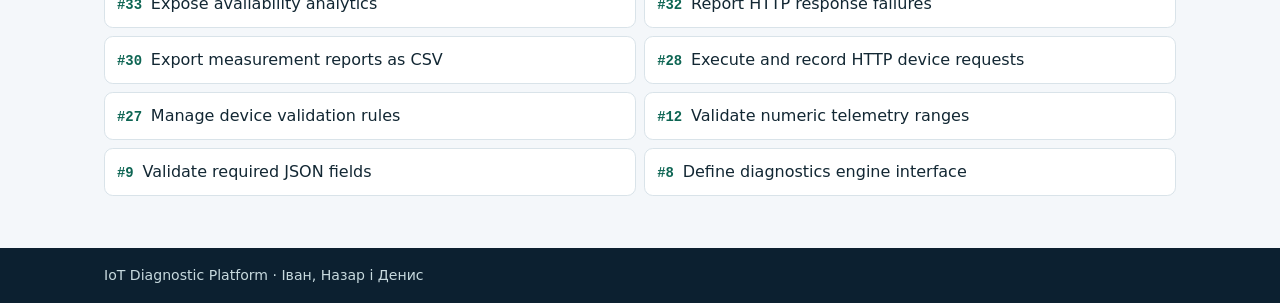
==== commit d2ee25ae: "Summarize each project commit by author" ====
--- a/iot-android/index.html
+++ b/iot-android/index.html
@@ -6,16 +6,16 @@
   <meta name="theme-color" content="#0c2030">
   <meta name="description" content="Текст для захисту IoT Diagnostic Platform. Внесок команди, цінність продукту та ключові можливості.">
   <title>Матеріали захисту · IoT Diagnostic Platform</title>
-  <link rel="stylesheet" href="./styles.css?v=pull-requests">
-  <script defer src="./evidence.js?v=pull-requests"></script>
-  <script defer src="./app.js?v=pull-requests"></script>
+  <link rel="stylesheet" href="./styles.css?v=commit-notes">
+  <script defer src="./evidence.js?v=commit-notes"></script>
+  <script defer src="./app.js?v=commit-notes"></script>
 </head>
 <body>
   <a class="skip" href="#participants">До розділів</a>
   <header class="masthead">
     <div class="frame topbar">
       <a class="brand" href="./"><span class="mark" aria-hidden="true"><i></i><i></i><i></i></span> IoT Diagnostics</a>
-      <nav aria-label="Розділи"><a href="#demo">Текст виступу</a><a id="details-link" href="#commits">Робота за файлами</a><a id="pulls-link" href="#pulls">Злиті PR</a></nav>
+      <nav aria-label="Розділи"><a href="#demo">Текст виступу</a><a id="details-link" href="#commits">Робота за файлами</a><a id="changes-link" href="#changes">Зміни по комітах</a><a id="pulls-link" href="#pulls">Злиті PR</a></nav>
     </div>
     <div class="frame hero">
       <p class="eyebrow">Матеріали захисту</p>
@@ -53,6 +53,13 @@
         <p class="files-note" id="files-note">Шляхи від кореня проєкту.</p>
         <div id="files" class="files"></div>
       </section>
+      <section id="changes" aria-labelledby="changes-title">
+        <div class="section-bar">
+          <h3 id="changes-title">Зміни по комітах</h3>
+        </div>
+        <p class="files-note" id="changes-note"></p>
+        <ul class="change-list" id="change-list"></ul>
+      </section>
       <section id="pulls" aria-labelledby="pulls-title">
         <div class="section-bar">
           <h3 id="pulls-title">Злиті PR</h3>
--- a/iot-android/styles.css
+++ b/iot-android/styles.css
@@ -66,6 +66,12 @@
 .file h4 { margin: 0; color: var(--green); font-size: .9rem; font-family: var(--mono); overflow-wrap: anywhere; }
 .feature h4 { font-family: inherit; font-size: 1rem; line-height: 1.35; }
 .file p { color: #304653; }
+.change-list { list-style: none; padding: 0; margin: 0; background: white; border: 1px solid var(--line); border-radius: .55rem; }
+.change { display: grid; grid-template-columns: 6rem minmax(0, 1fr); gap: .4rem 1rem; align-items: baseline; padding: .58rem .8rem; }
+.change + .change { border-top: 1px solid var(--line); }
+.change code { color: var(--green); font: 700 .88rem var(--mono); }
+.change small { display: block; color: var(--muted); font-size: .8rem; }
+.change p { color: #304653; }
 .pull-list { list-style: none; padding: 0; margin: 0; display: grid; grid-template-columns: repeat(2, minmax(0, 1fr)); gap: .52rem; }
 .pull-link { display: flex; align-items: baseline; gap: .55rem; padding: .63rem .75rem; height: 100%; border: 1px solid var(--line); border-radius: .55rem; background: white; text-decoration: none; }
 .pull-link:hover { border-color: #259583; background: #e9f9f4; }
@@ -79,6 +85,8 @@
   .tabs button { display: grid; padding: .55rem .45rem; gap: .35rem; }
   .initial { width: 1.65rem; height: 1.65rem; font-size: .82rem; }
   .file { grid-template-columns: minmax(0, 1fr); gap: .28rem; }
+  .change { grid-template-columns: minmax(0, 1fr); gap: .15rem; }
+  .change small { display: inline; margin-left: .55rem; }
   .pull-list { grid-template-columns: minmax(0, 1fr); }
   .hero { padding-block: 1.5rem; }
 }
